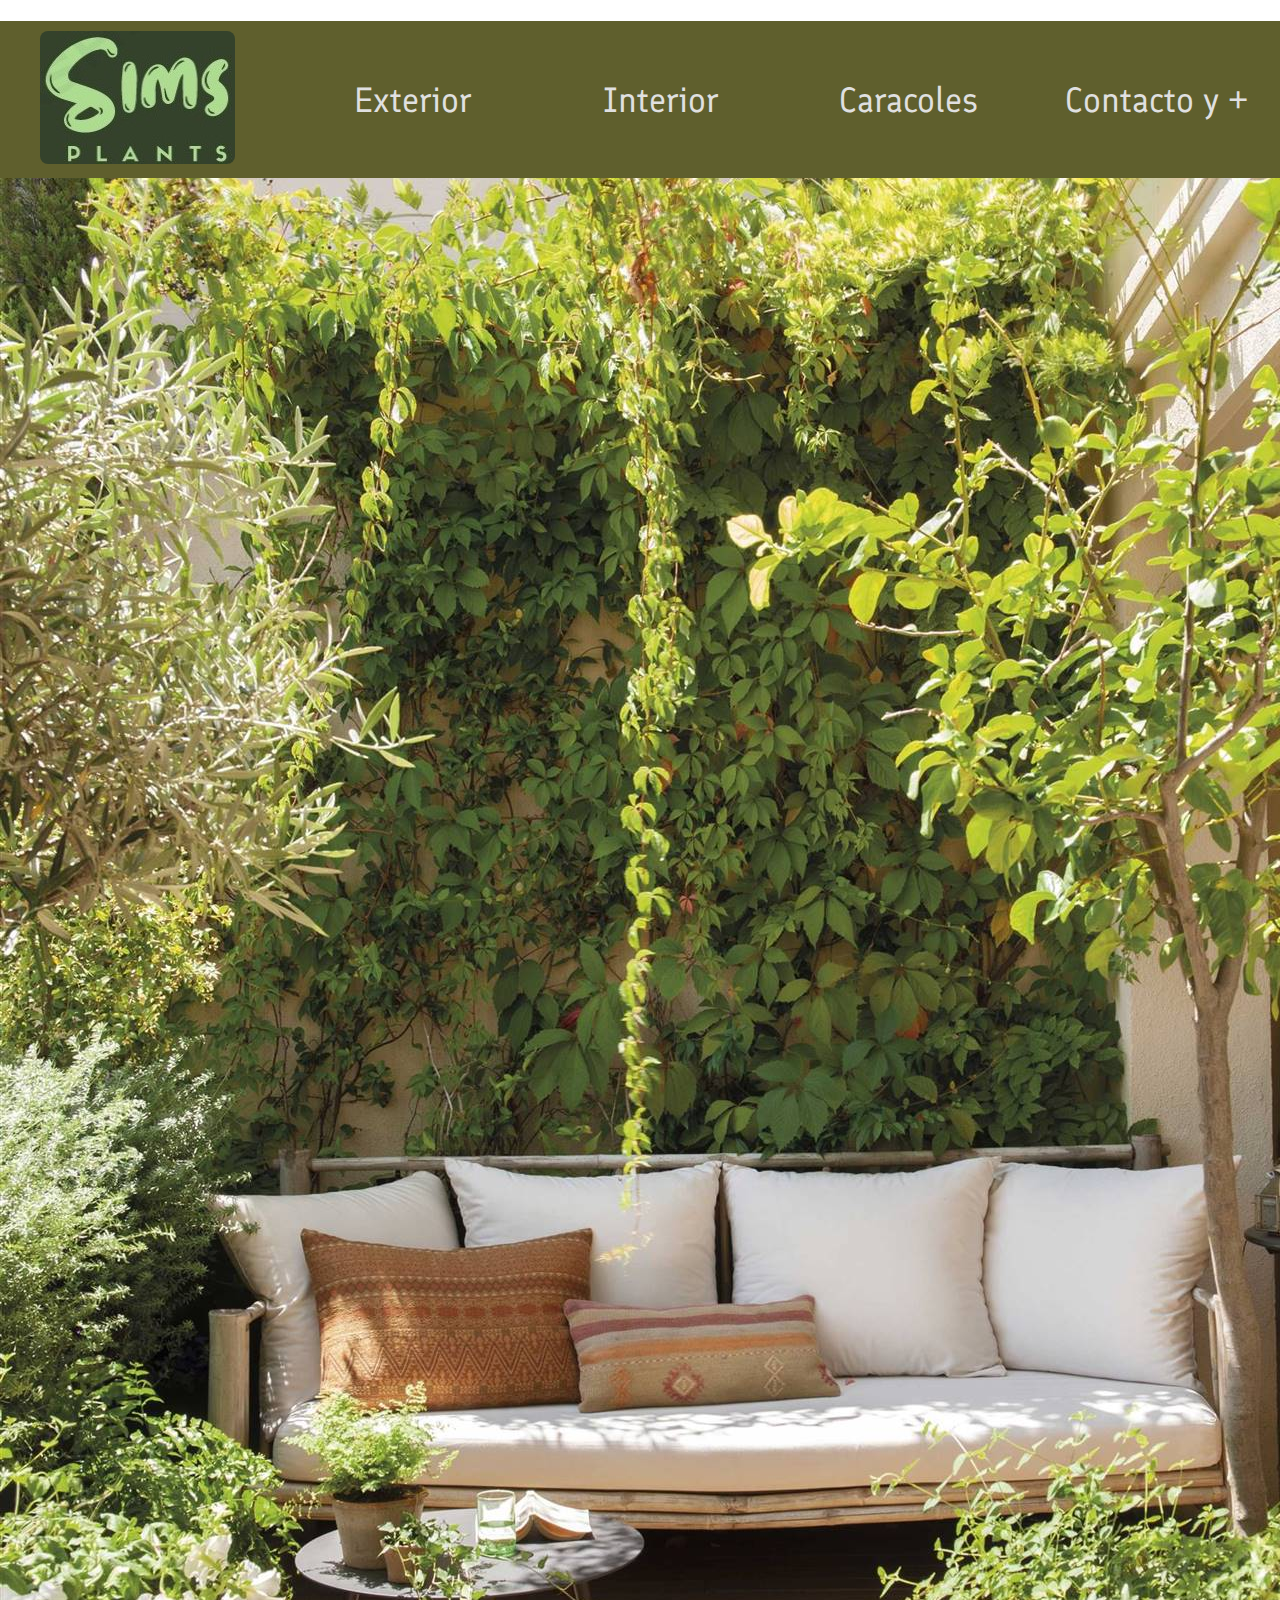
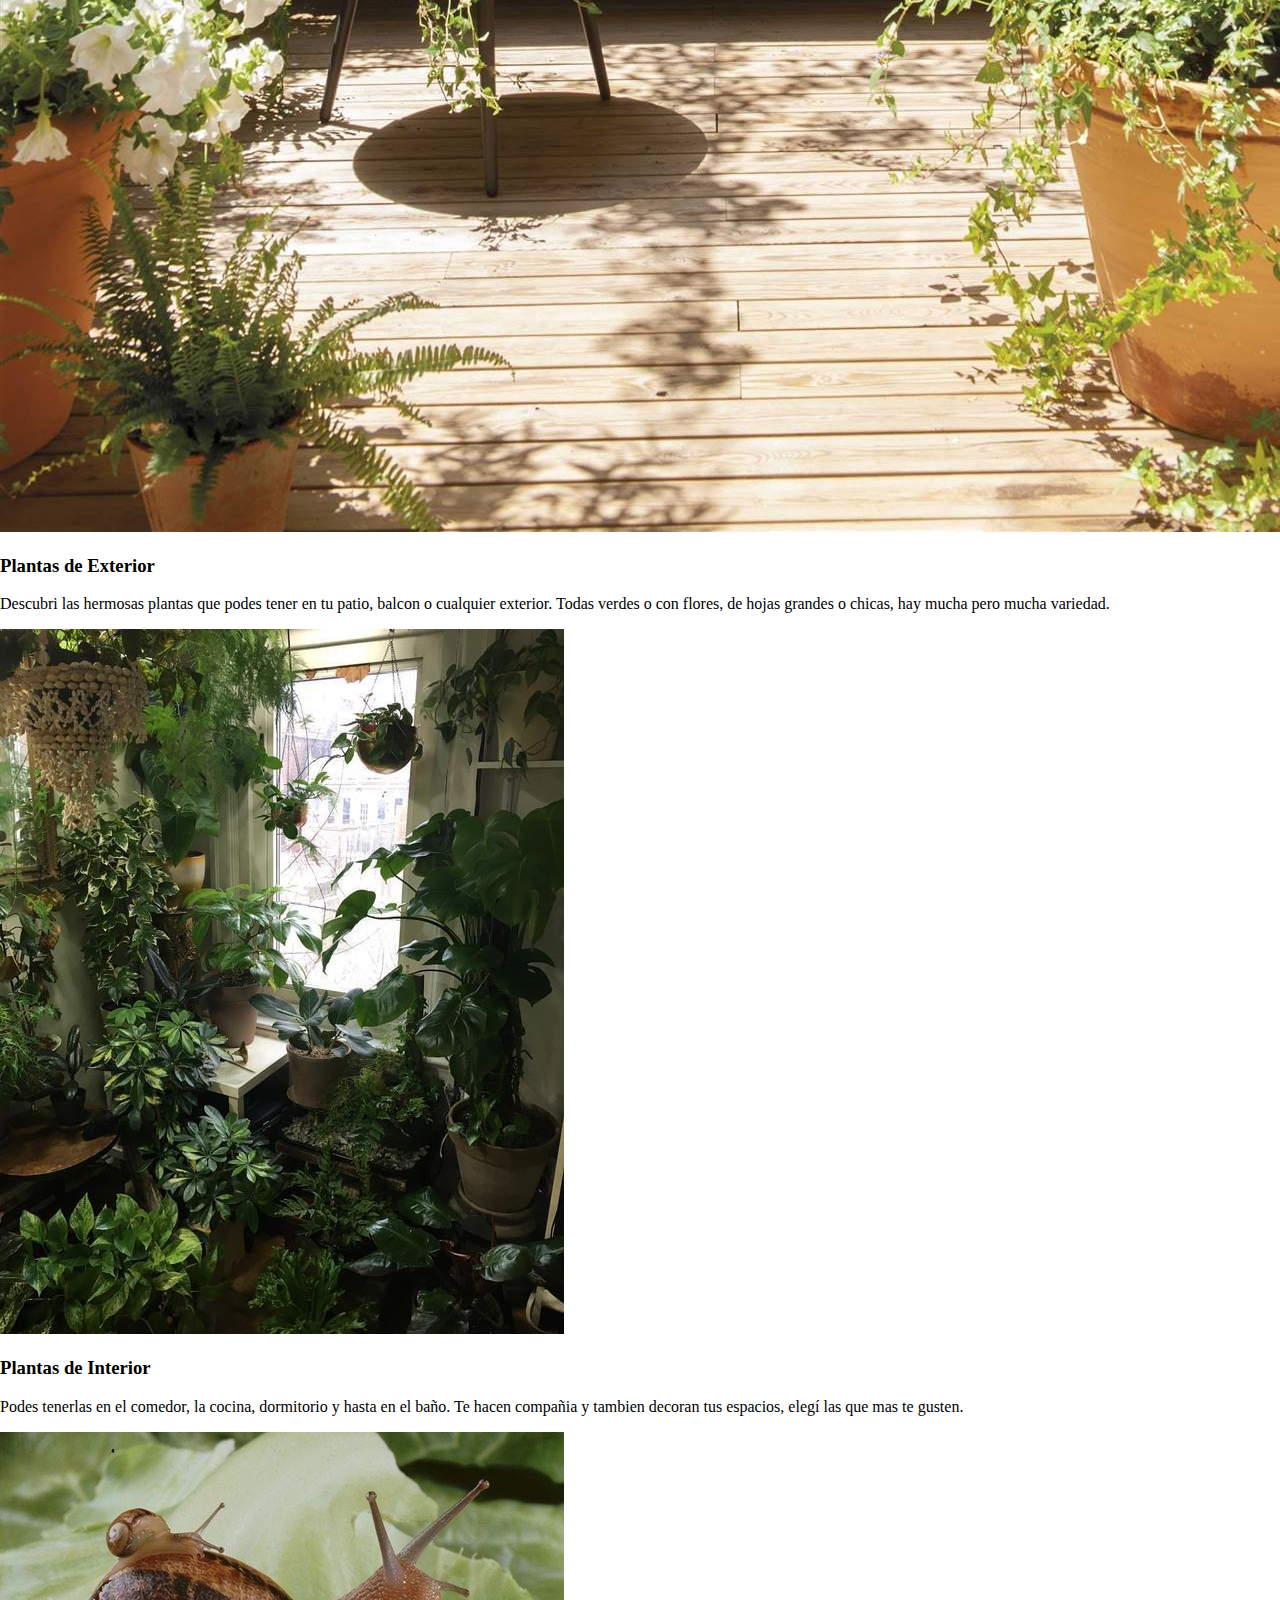
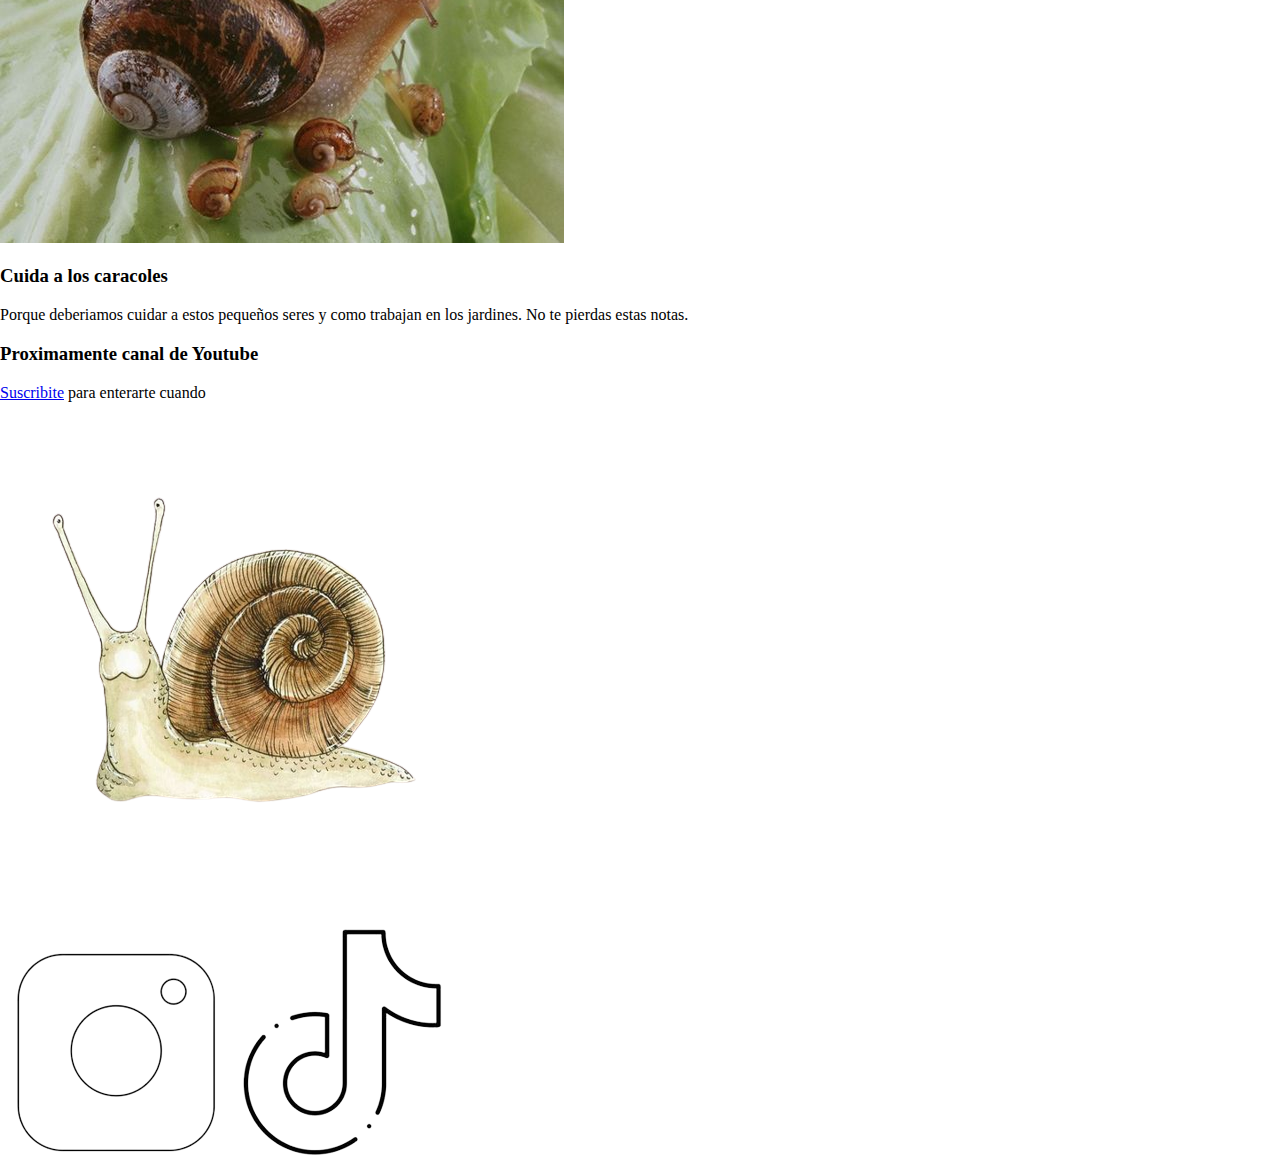
==== html/index.html @ d64f23bd "Elimine una imagen del primer section del main y la pase al bkg para dejarla fija, se desordeno todo" ====
<!DOCTYPE html>
<html lang="en">

<head>
    <meta charset="UTF-8">
    <meta http-equiv="X-UA-Compatible" content="IE=edge">
    <meta name="viewport" content="width=device-width, initial-scale=1.0">
    <title>SimsPlants</title>
    <!--Hoja de estilos CSS-->
    <link rel="stylesheet" href="/style/style.css">
    <!--Enlace de GoogleFonts-->
    <link rel="preconnect" href="https://fonts.googleapis.com">
    <link rel="preconnect" href="https://fonts.gstatic.com" crossorigin>
    <link href="https://fonts.googleapis.com/css2?family=Cormorant+Infant&family=Do+Hyeon&family=Finlandica:wght@500&display=swap" rel="stylesheet">
    
</head>

<body class="body">
    <header>
        <div class="container-header">
            <ul class="container-nav">
                <div class="logo"><li><a href="index.html"><img class="logoHeader" src="/img/Logo/logoOpcion2.jpg" alt="Logo"></a></li></div>
                <div class="link1"><li><a class="headerLinks" href="Pagina2.html">Exterior</a></li></div>
                <div class="link2"><li><a class="headerLinks" href="Pagina3.html">Interior</a></li></div>
                <div class="link3"><li><a class="headerLinks" href="Pagina4.html">Caracoles</a></li></div>
                <div class="link4"><li><a class="headerLinks" href="Pagina5.html">Contacto y +</a></li></div>
            </ul>
        </div>
    </header>

    <main>
        <section class="introduccion">
            <div><h1>Aprende a amar las plantas con nosotros</h1></div>
            <div><p>somos SimsPlants y queremos mostrar que tu espacio puede ser mas hermoso y lleno de vida con plantas al rededor, afuera o adentro van a hacer que todo sea vea mas lindo y verde. Explora la pagina para apender mas.</p></div>  
        </section>

        <section>
            <div>
              <div>
                <img src="/img/PlantaExtIndex/PlantasdeExterior.jpg" alt="Planta de Exterior">
                <h3>Plantas de Exterior</h3>
                <p>Descubri las hermosas plantas que podes tener en tu patio, balcon o cualquier exterior. Todas verdes o con flores, de hojas grandes o chicas, hay mucha pero mucha variedad.</p>
              </div>
              <div>
                <img src="/img/PlantaIntIndex/opcion2.jpg" alt="Planta de Interior">
                <h3>Plantas de Interior</h3>
                <p>Podes tenerlas en el comedor, la cocina, dormitorio y hasta en el baño. Te hacen compañia y tambien decoran tus espacios, elegí las que mas te gusten.</p>
              </div>
              <div>
                <img src="/img/Caracoles/CaracolIndex.jpg" alt="Imagen Caracol">
                <h3>Cuida a los caracoles</h3>
                <p>Porque deberiamos cuidar a estos pequeños seres y como trabajan en los jardines. No te pierdas estas notas.</p>
              </div>   
            </div>
        </section>

        <section>
            <div>
                <h3>Proximamente canal de Youtube</h3>
                <p><a href="Pagina5.html">Suscribite</a> para enterarte cuando</p>
                <img src="/img/Otros/caracolSubsIndex.png" alt="Mini caracol pegado al texto">
            </div>
        </section>
    </main>

    <footer>
        <a href="https://www.instagram.com/"><img src="/img/Otros/logoInstagram.png"></a>
        <a href="https://www.tiktok.com/es/"><img src="/img/Otros/logoTiktok.png"></a>
    </footer>

</body>

</html>
---- style/style.css ----
.body {
    margin-top: 0%;
    margin-left: 0%;
    background-image:url(/img/Otros/fondoDelHeader.png);
    background-repeat:no-repeat;
    background-position:right;
    background-attachment:fixed;
    
}
/* clases del Header */
.container-header {
    background-color: #5F5F2D; 
    position: fixed;
    width: 100%; 
}
.container-nav {
    display: grid;
    grid-template-columns: repeat(5, 1fr);
    grid-template-rows: repeat(3, 1fr);
    list-style-type: none;
    margin: 0; 
    
}
/*grid*/
.logo {
    grid-area: 1 / 1 / 4 / 2;
    margin-top: 10px;
    margin-bottom: 10px;
}

.link1 {
    grid-area: 2 / 2 / 3 /3;
    align-self: center;
    justify-self: center;
    
    
}

.link2 {
    grid-area: 2 / 3 / 3 / 4;
    align-self: center;
    justify-self: center;
}

.link3 {
    grid-area: -3 / -3 / -2 / -2;
    align-self: center;
    justify-self: center;
}

.link4 {
    grid-area: -3/ -2 / -2 / -1;
    align-self: center;
    justify-self: center;
}
/* Fin Grid */
.logoHeader {
    border-radius: 8px;
}
.headerLinks {
    font-family: 'Finlandica', sans-serif;
    text-decoration: none;
    color: #E0E0E0;
    font-size: 35px;
}
.headerLinks:hover {
    text-decoration: underline;
    font-size: 40px;
}
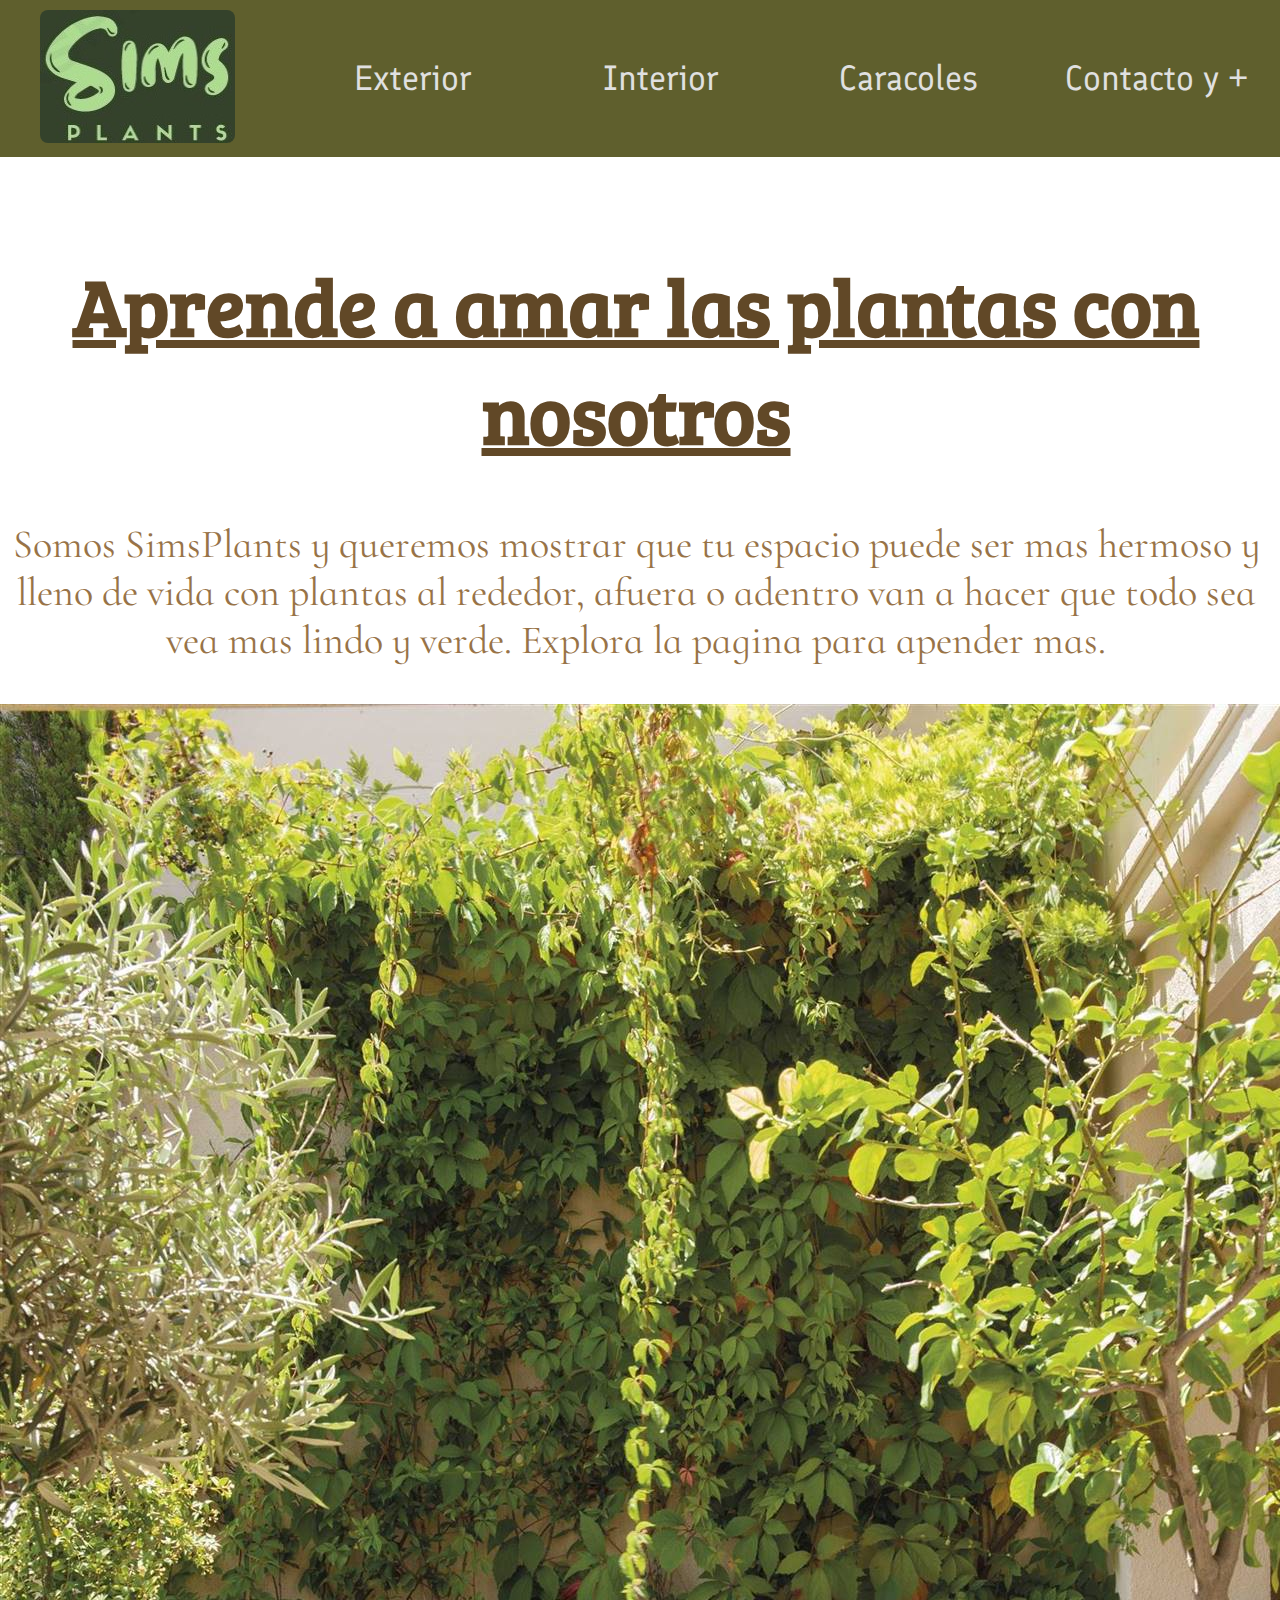
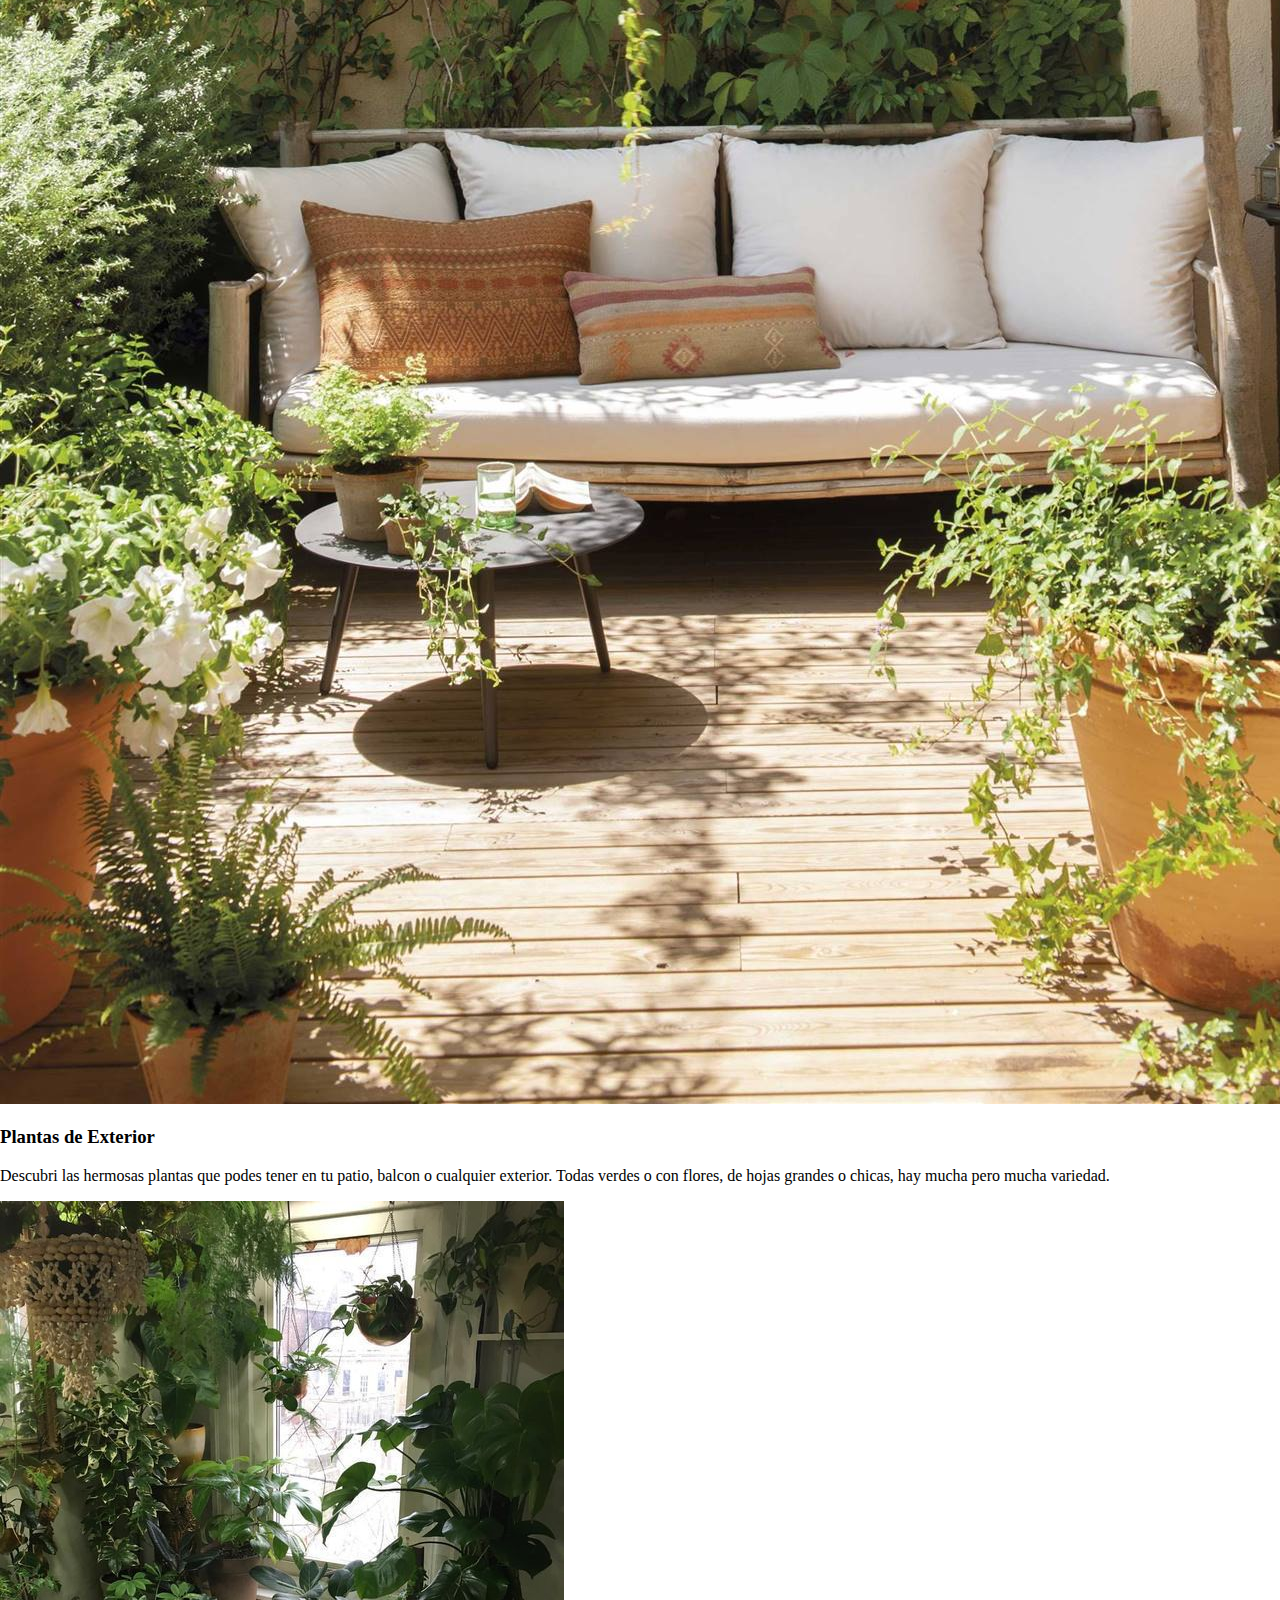
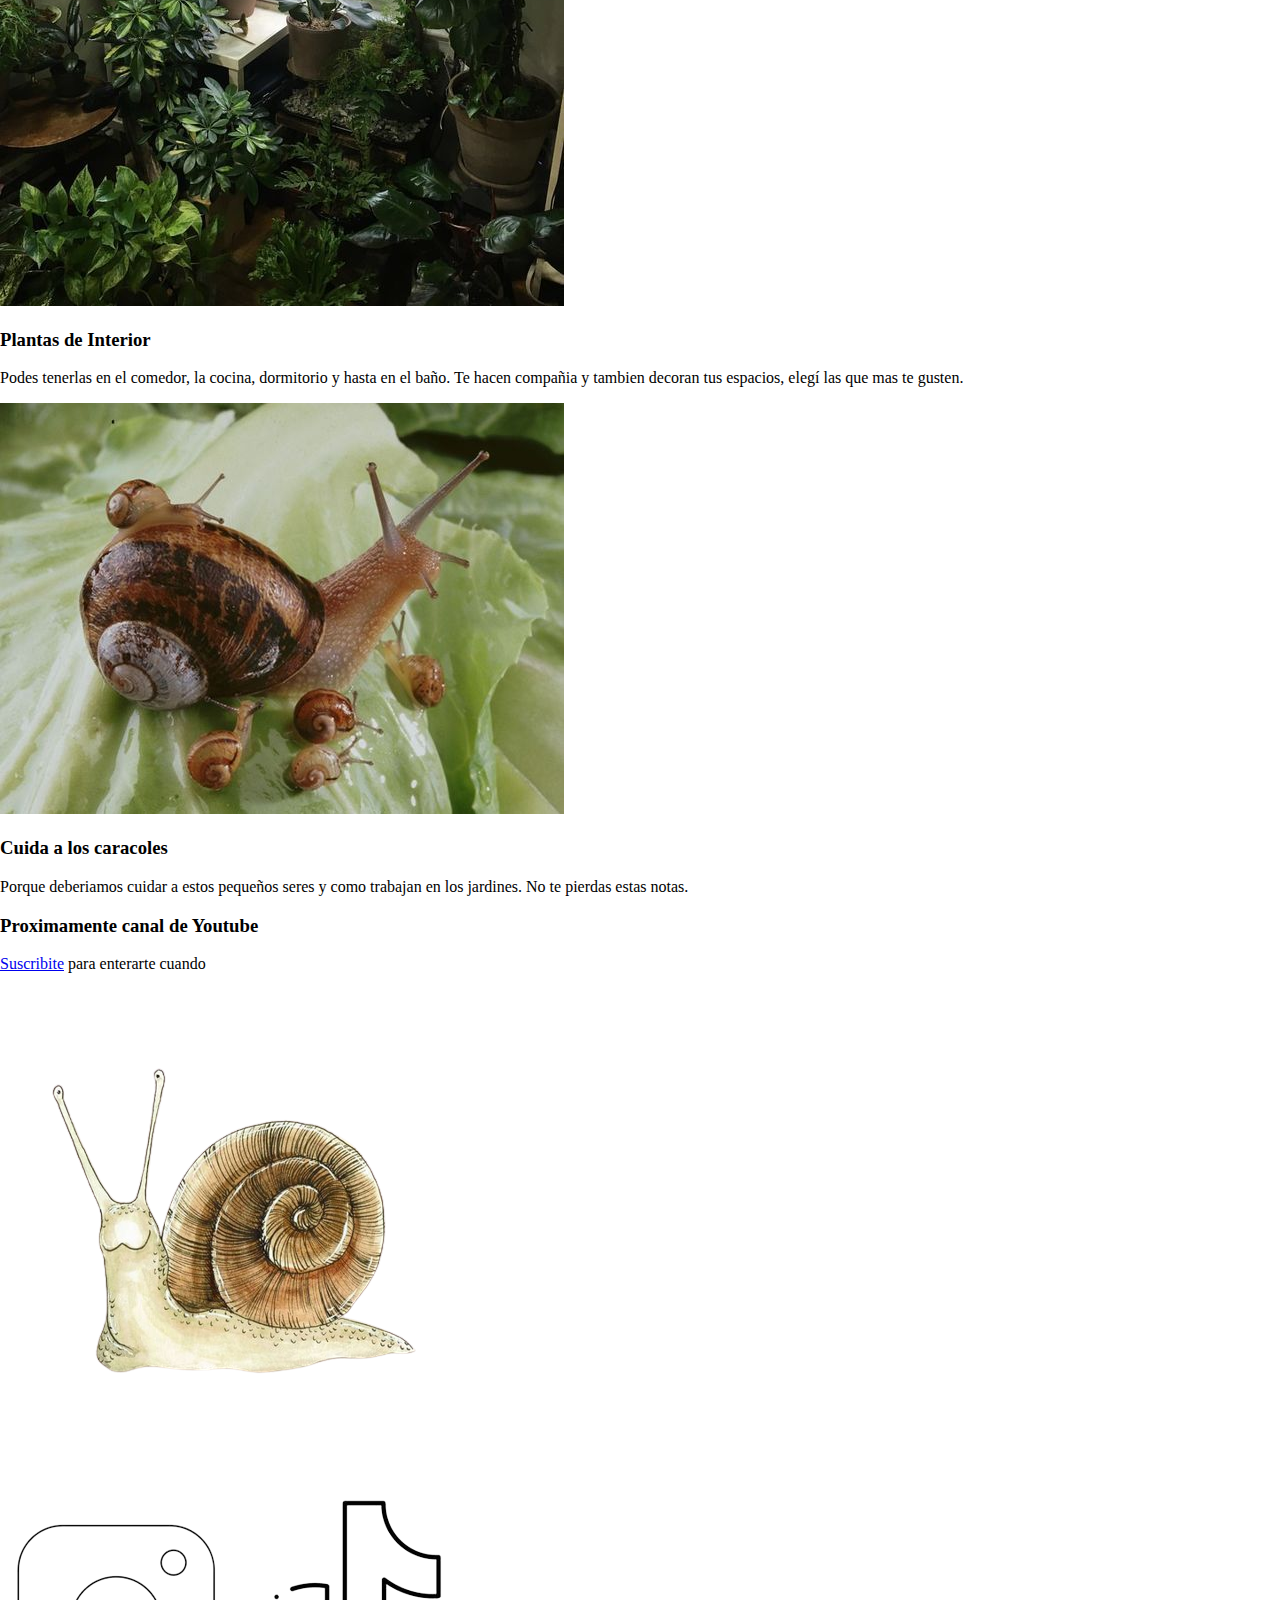
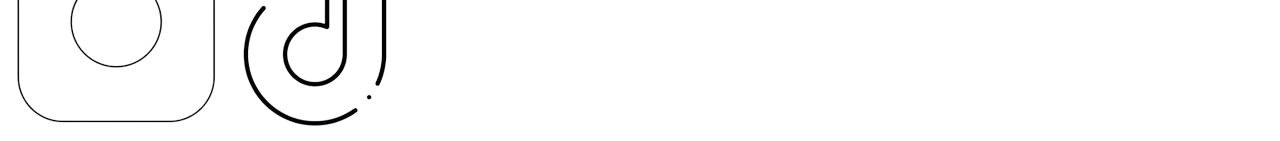
==== commit 0519346e: "Termine de posicionar bien el header y acomode la imagen del bkg para que quede fija" ====
--- a/html/index.html
+++ b/html/index.html
@@ -11,7 +11,8 @@
     <!--Enlace de GoogleFonts-->
     <link rel="preconnect" href="https://fonts.googleapis.com">
     <link rel="preconnect" href="https://fonts.gstatic.com" crossorigin>
-    <link href="https://fonts.googleapis.com/css2?family=Cormorant+Infant&family=Do+Hyeon&family=Finlandica:wght@500&display=swap" rel="stylesheet">
+    <link href="https://fonts.googleapis.com/css2?family=Bree+Serif&family=Cormorant+Infant&family=Do+Hyeon&family=Finlandica:wght@500&display=swap" rel="stylesheet">
+    
     
 </head>
 
@@ -30,8 +31,8 @@
 
     <main>
         <section class="introduccion">
-            <div><h1>Aprende a amar las plantas con nosotros</h1></div>
-            <div><p>somos SimsPlants y queremos mostrar que tu espacio puede ser mas hermoso y lleno de vida con plantas al rededor, afuera o adentro van a hacer que todo sea vea mas lindo y verde. Explora la pagina para apender mas.</p></div>  
+            <div class="h1"><h1>Aprende a amar las plantas con nosotros</h1></div>
+            <div class="p-titulo"><p>Somos SimsPlants y queremos mostrar que tu espacio puede ser mas hermoso y lleno de vida con plantas al rededor, afuera o adentro van a hacer que todo sea vea mas lindo y verde. Explora la pagina para apender mas.</p></div>  
         </section>
 
         <section>
--- a/style/style.css
+++ b/style/style.css
@@ -1,16 +1,17 @@
 .body {
     margin-top: 0%;
     margin-left: 0%;
-    background-image:url(/img/Otros/fondoDelHeader.png);
+    background-image:url(/img/Otros/FondodelHeader.png);
     background-repeat:no-repeat;
-    background-position:right;
+    background-position: right 155px;
     background-attachment:fixed;
     
 }
 /* clases del Header */
 .container-header {
-    background-color: #5F5F2D; 
+    background-color: #5F5F2D;
     position: fixed;
+    top: 0;
     width: 100%; 
 }
 .container-nav {
@@ -31,9 +32,7 @@
 .link1 {
     grid-area: 2 / 2 / 3 /3;
     align-self: center;
-    justify-self: center;
-    
-    
+    justify-self: center;  
 }
 
 .link2 {
@@ -67,3 +66,20 @@
     text-decoration: underline;
     font-size: 40px;
 }
+
+/* clases del Main */
+.h1 {
+    font-family: 'Bree Serif', serif;
+    font-size: 40px;
+    text-decoration: underline;
+    color: #614827;
+}
+.p-titulo {
+    font-family: 'Cormorant Infant', serif;
+    font-size: 40px;
+    color: #987347;
+}
+.introduccion {
+    margin-top: 250px;
+    text-align: center;
+}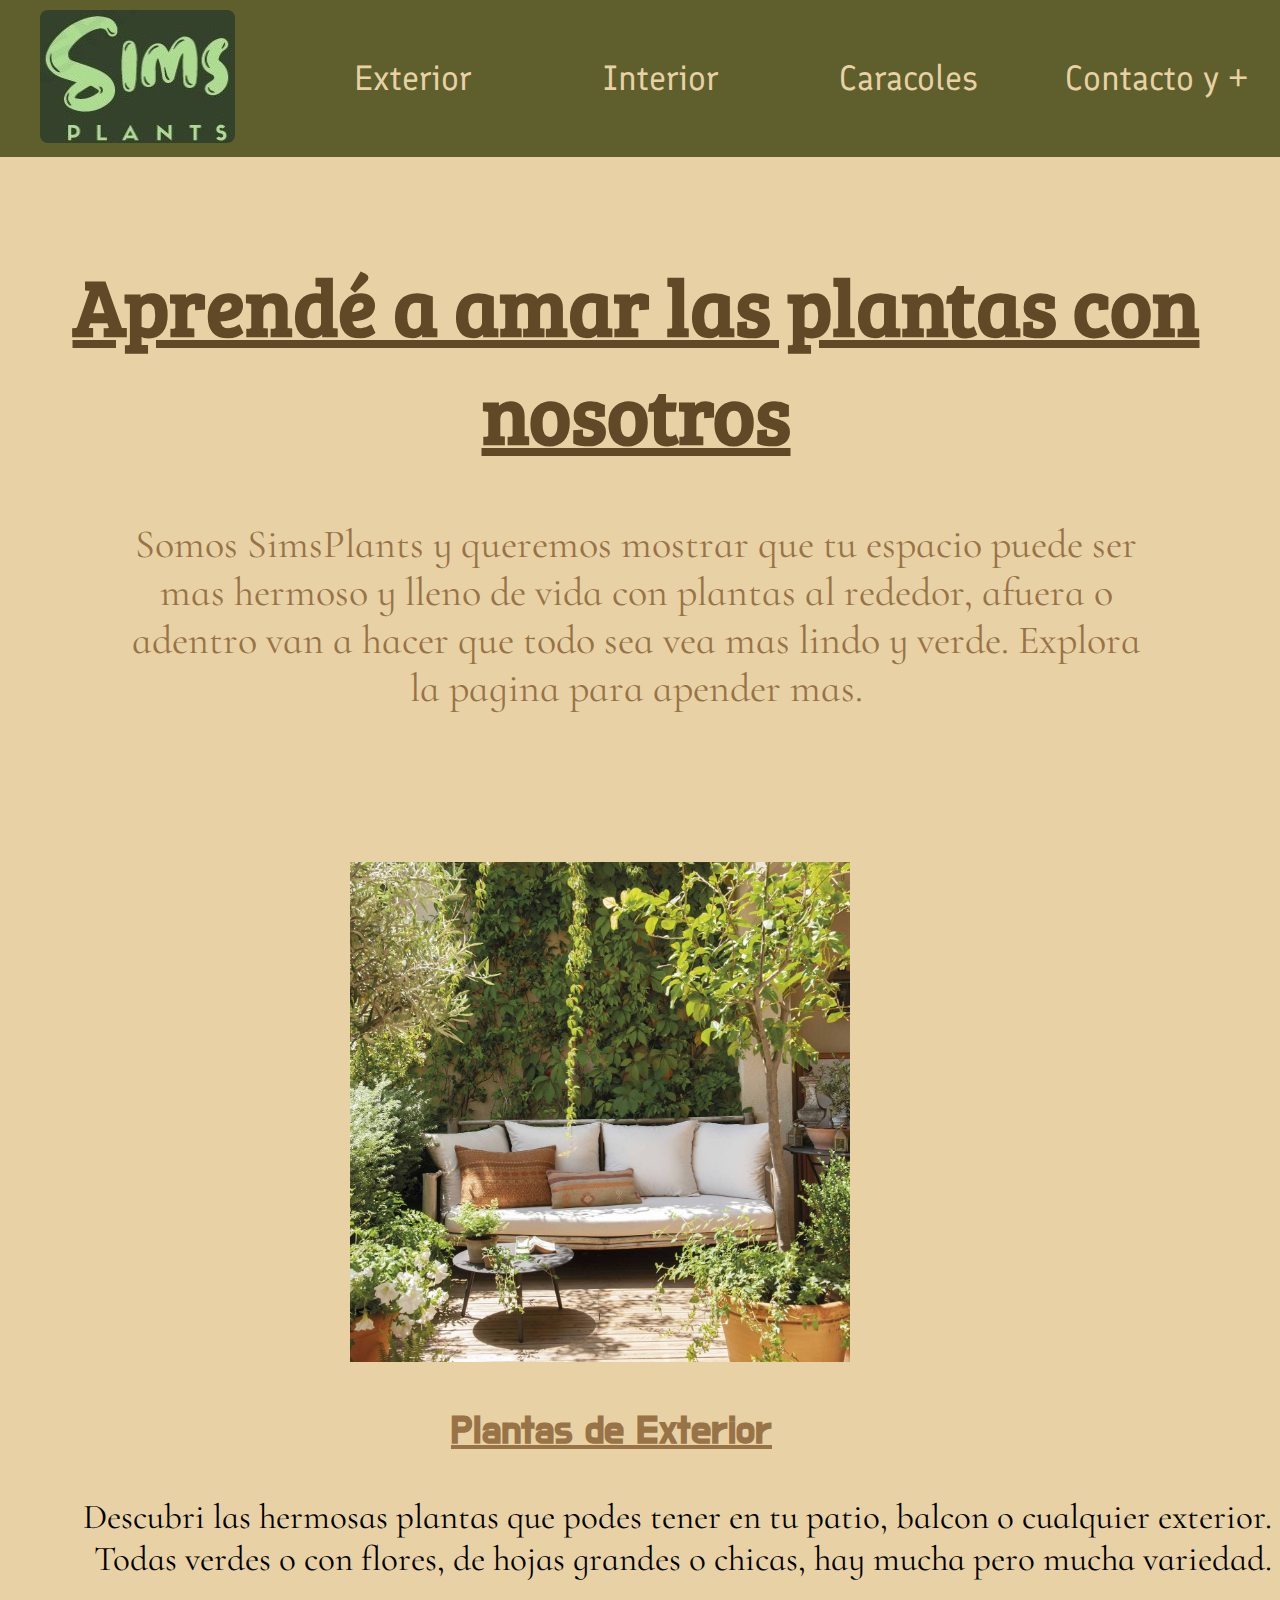
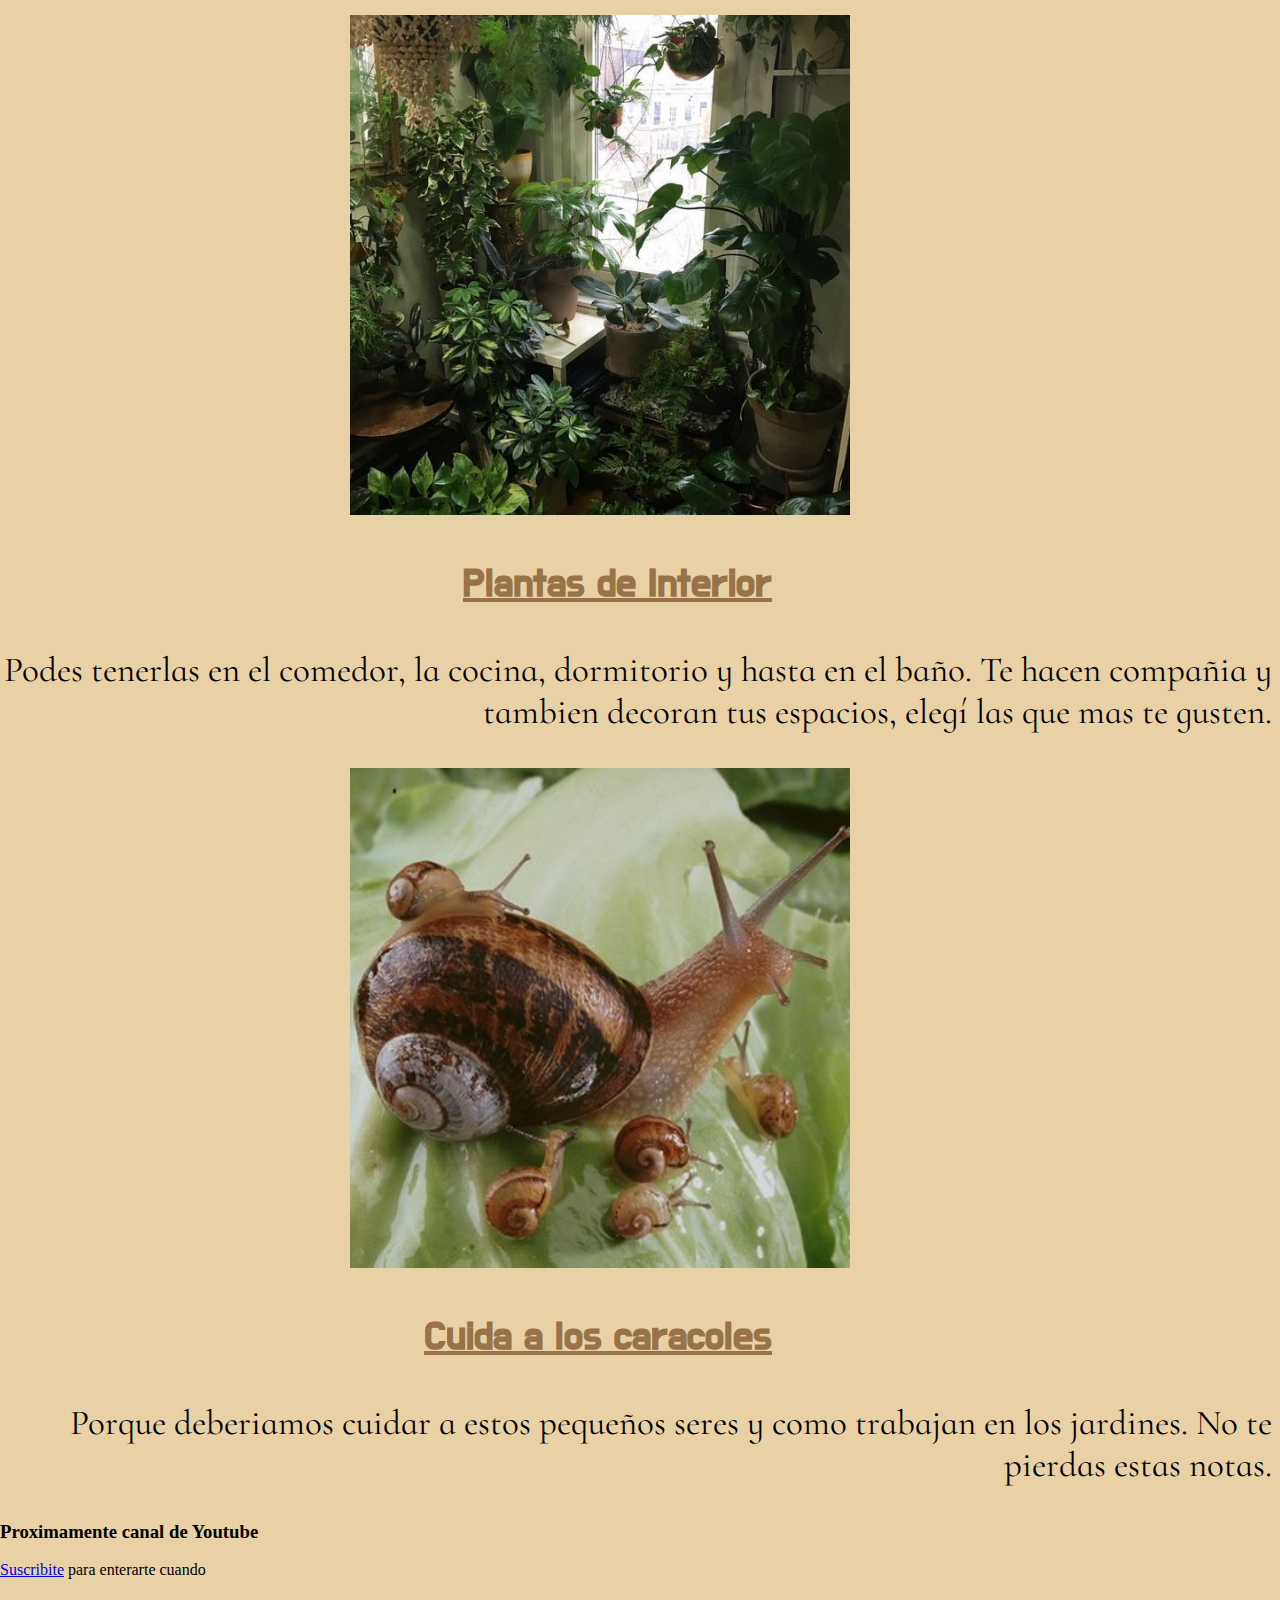
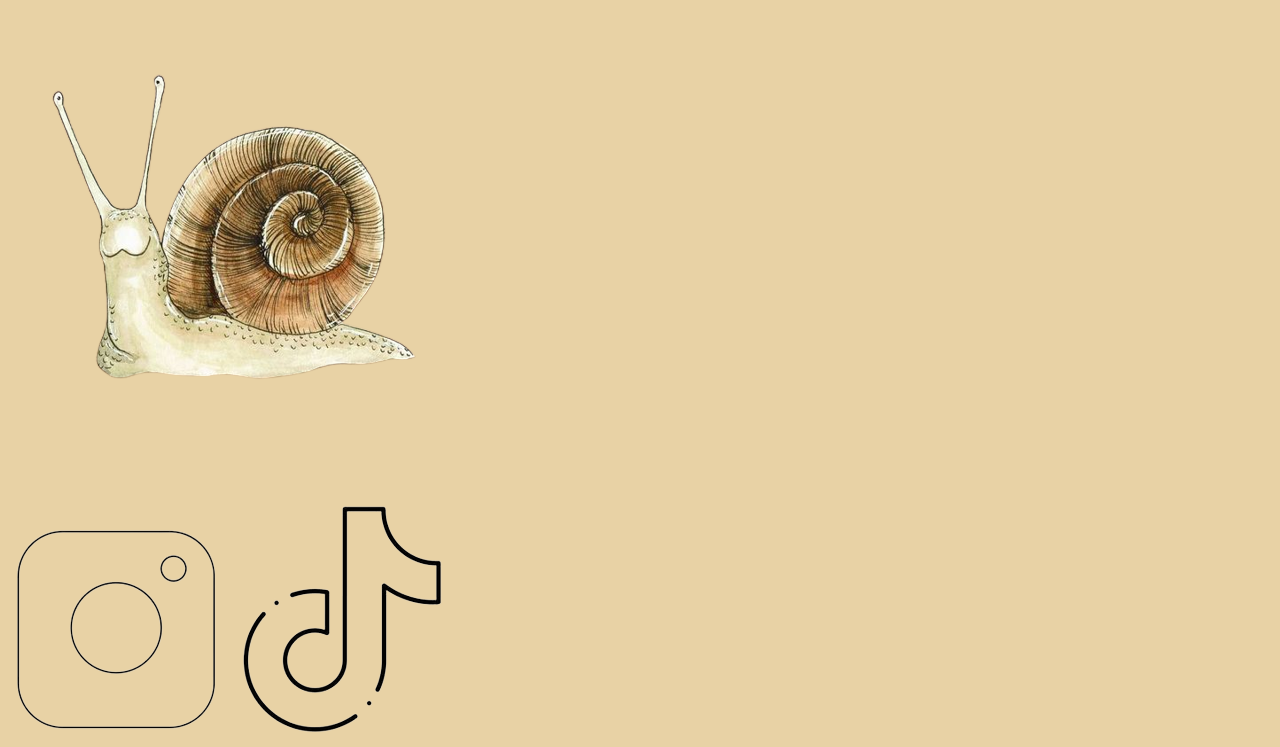
==== commit 8000470e: "la verdad no se de que es este commit, cambio de colores y fuentes y arreglo de tamaño de img e inte" ====
--- a/html/index.html
+++ b/html/index.html
@@ -30,27 +30,29 @@
     </header>
 
     <main>
-        <section class="introduccion">
-            <div class="h1"><h1>Aprende a amar las plantas con nosotros</h1></div>
+        <section class="section1">
+            <div class="h1"><h1>Aprendé a amar las plantas con nosotros</h1></div>
             <div class="p-titulo"><p>Somos SimsPlants y queremos mostrar que tu espacio puede ser mas hermoso y lleno de vida con plantas al rededor, afuera o adentro van a hacer que todo sea vea mas lindo y verde. Explora la pagina para apender mas.</p></div>  
         </section>
 
         <section>
             <div>
               <div>
-                <img src="/img/PlantaExtIndex/PlantasdeExterior.jpg" alt="Planta de Exterior">
-                <h3>Plantas de Exterior</h3>
-                <p>Descubri las hermosas plantas que podes tener en tu patio, balcon o cualquier exterior. Todas verdes o con flores, de hojas grandes o chicas, hay mucha pero mucha variedad.</p>
+                <img class="img-s2" src="/img/PlantaExtIndex/PlantasdeExterior.jpg" alt="Planta de Exterior">
+                <div class="nose">
+                    <h3 class="h3">Plantas de Exterior</h3>
+                    <p class="p">Descubri las hermosas plantas que podes tener en tu patio, balcon o cualquier exterior. Todas verdes o con flores, de hojas grandes o chicas, hay mucha pero mucha variedad.</p>
+                </div>
               </div>
               <div>
-                <img src="/img/PlantaIntIndex/opcion2.jpg" alt="Planta de Interior">
-                <h3>Plantas de Interior</h3>
-                <p>Podes tenerlas en el comedor, la cocina, dormitorio y hasta en el baño. Te hacen compañia y tambien decoran tus espacios, elegí las que mas te gusten.</p>
+                <img class="img-s2" src="/img/PlantaIntIndex/opcion2.jpg" alt="Planta de Interior">
+                <h3 class="h3">Plantas de Interior</h3>
+                <p class="p">Podes tenerlas en el comedor, la cocina, dormitorio y hasta en el baño. Te hacen compañia y tambien decoran tus espacios, elegí las que mas te gusten.</p>
               </div>
               <div>
-                <img src="/img/Caracoles/CaracolIndex.jpg" alt="Imagen Caracol">
-                <h3>Cuida a los caracoles</h3>
-                <p>Porque deberiamos cuidar a estos pequeños seres y como trabajan en los jardines. No te pierdas estas notas.</p>
+                <img class="img-s2" src="/img/Caracoles/CaracolIndex.jpg" alt="Imagen Caracol">
+                <h3 class="h3">Cuida a los caracoles</h3>
+                <p class="p">Porque deberiamos cuidar a estos pequeños seres y como trabajan en los jardines. No te pierdas estas notas.</p>
               </div>   
             </div>
         </section>
--- a/style/style.css
+++ b/style/style.css
@@ -1,6 +1,7 @@
 .body {
     margin-top: 0%;
     margin-left: 0%;
+    background-color:#E8D2A5;
     background-image:url(/img/Otros/FondodelHeader.png);
     background-repeat:no-repeat;
     background-position: right 155px;
@@ -59,15 +60,18 @@
 .headerLinks {
     font-family: 'Finlandica', sans-serif;
     text-decoration: none;
-    color: #E0E0E0;
+    color: #E8D2A5;
     font-size: 35px;
 }
 .headerLinks:hover {
     text-decoration: underline;
+    color: #e0e0e0;
     font-size: 40px;
 }
 
 /* clases del Main */
+
+/*section 1*/
 .h1 {
     font-family: 'Bree Serif', serif;
     font-size: 40px;
@@ -77,9 +81,36 @@
 .p-titulo {
     font-family: 'Cormorant Infant', serif;
     font-size: 40px;
-    color: #987347;
+    margin-left: 120px;
+    margin-right: 120px;
+    margin-bottom: 150px;
+    color: #987347;  
 }
-.introduccion {
+.section1 {
     margin-top: 250px;
     text-align: center;
-}+}
+
+/*section 2*/
+.img-s2 {
+    margin-left: 350px;
+    height: 500px;
+    width: 500px;
+    object-fit: cover;
+ 
+}
+
+.h3 {
+    font-family: 'Do Hyeon', sans-serif;
+    color: #987347;
+    text-decoration: underline;
+    text-align: end;
+    font-size: 40px;
+   
+    margin-right: 500px;
+}
+.p {
+    font-family: 'Cormorant Infant', serif;
+    font-size: 35px;
+    text-align: end;
+}
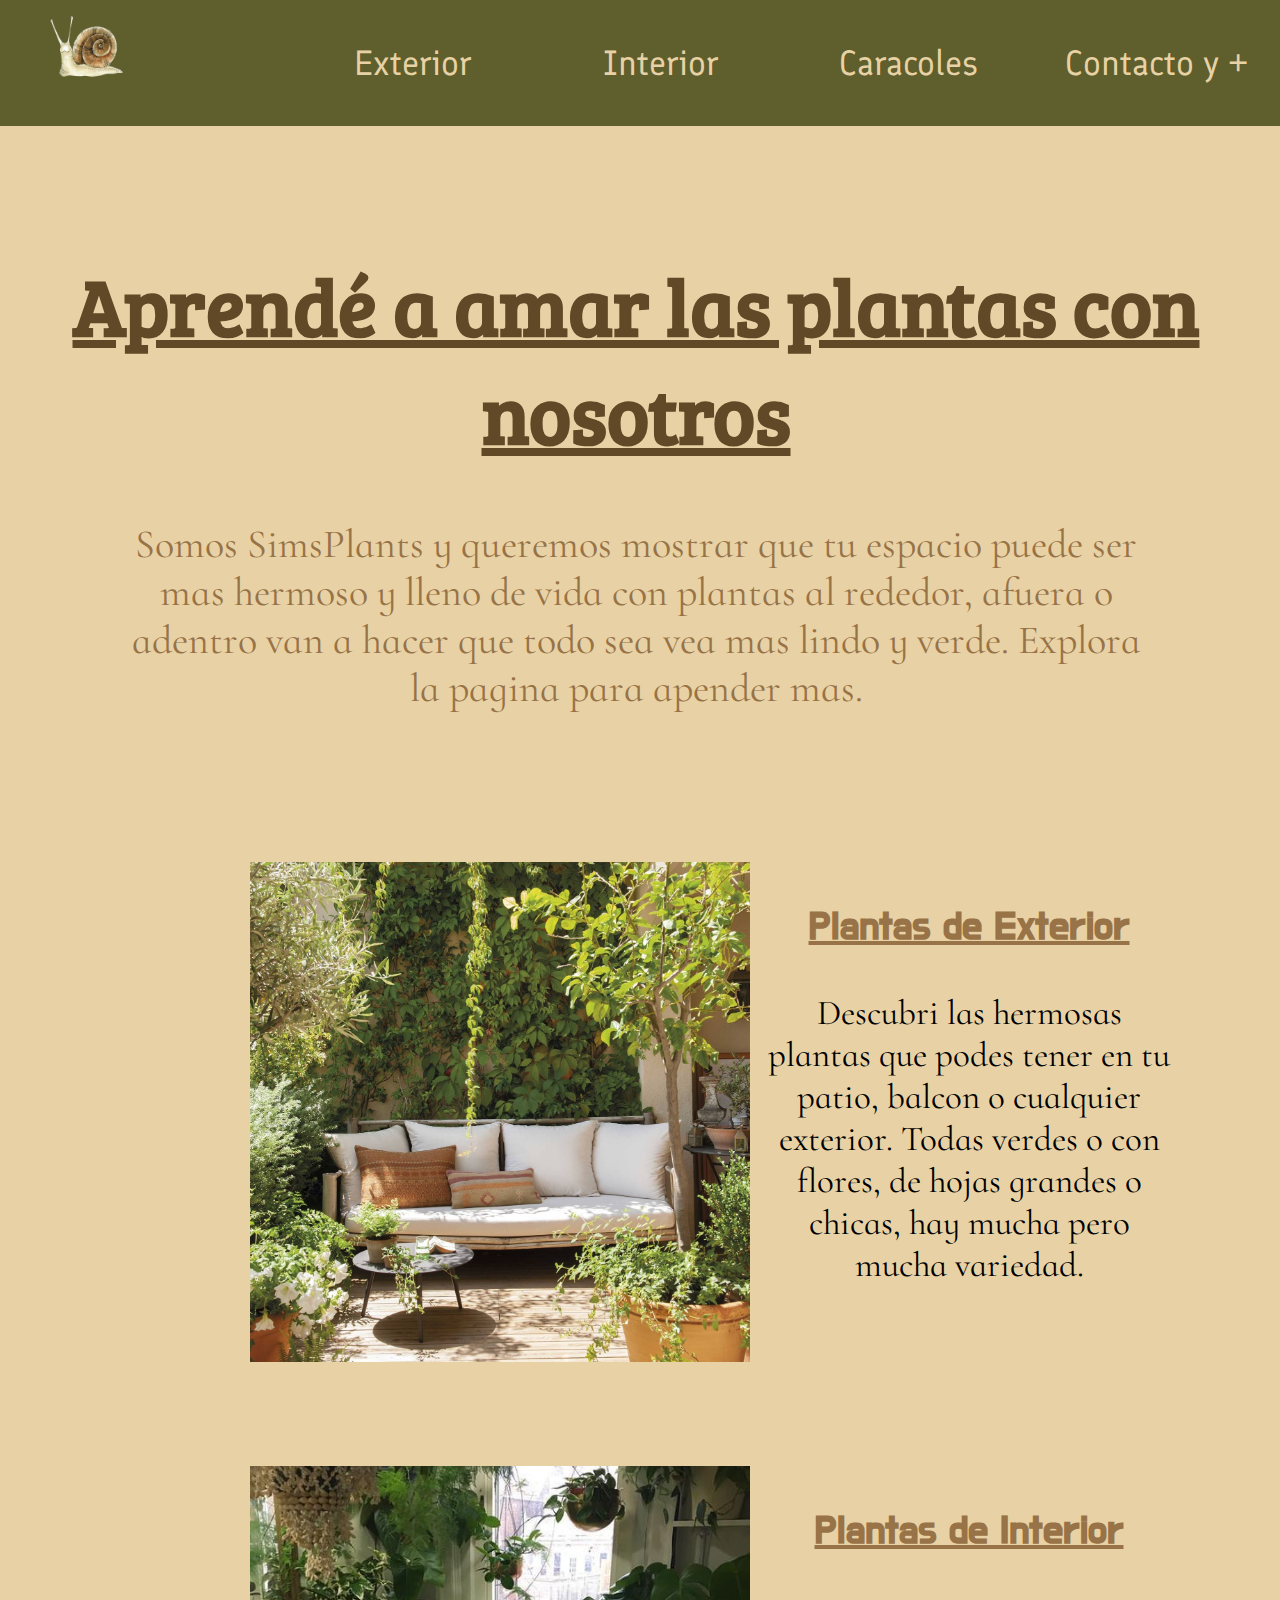
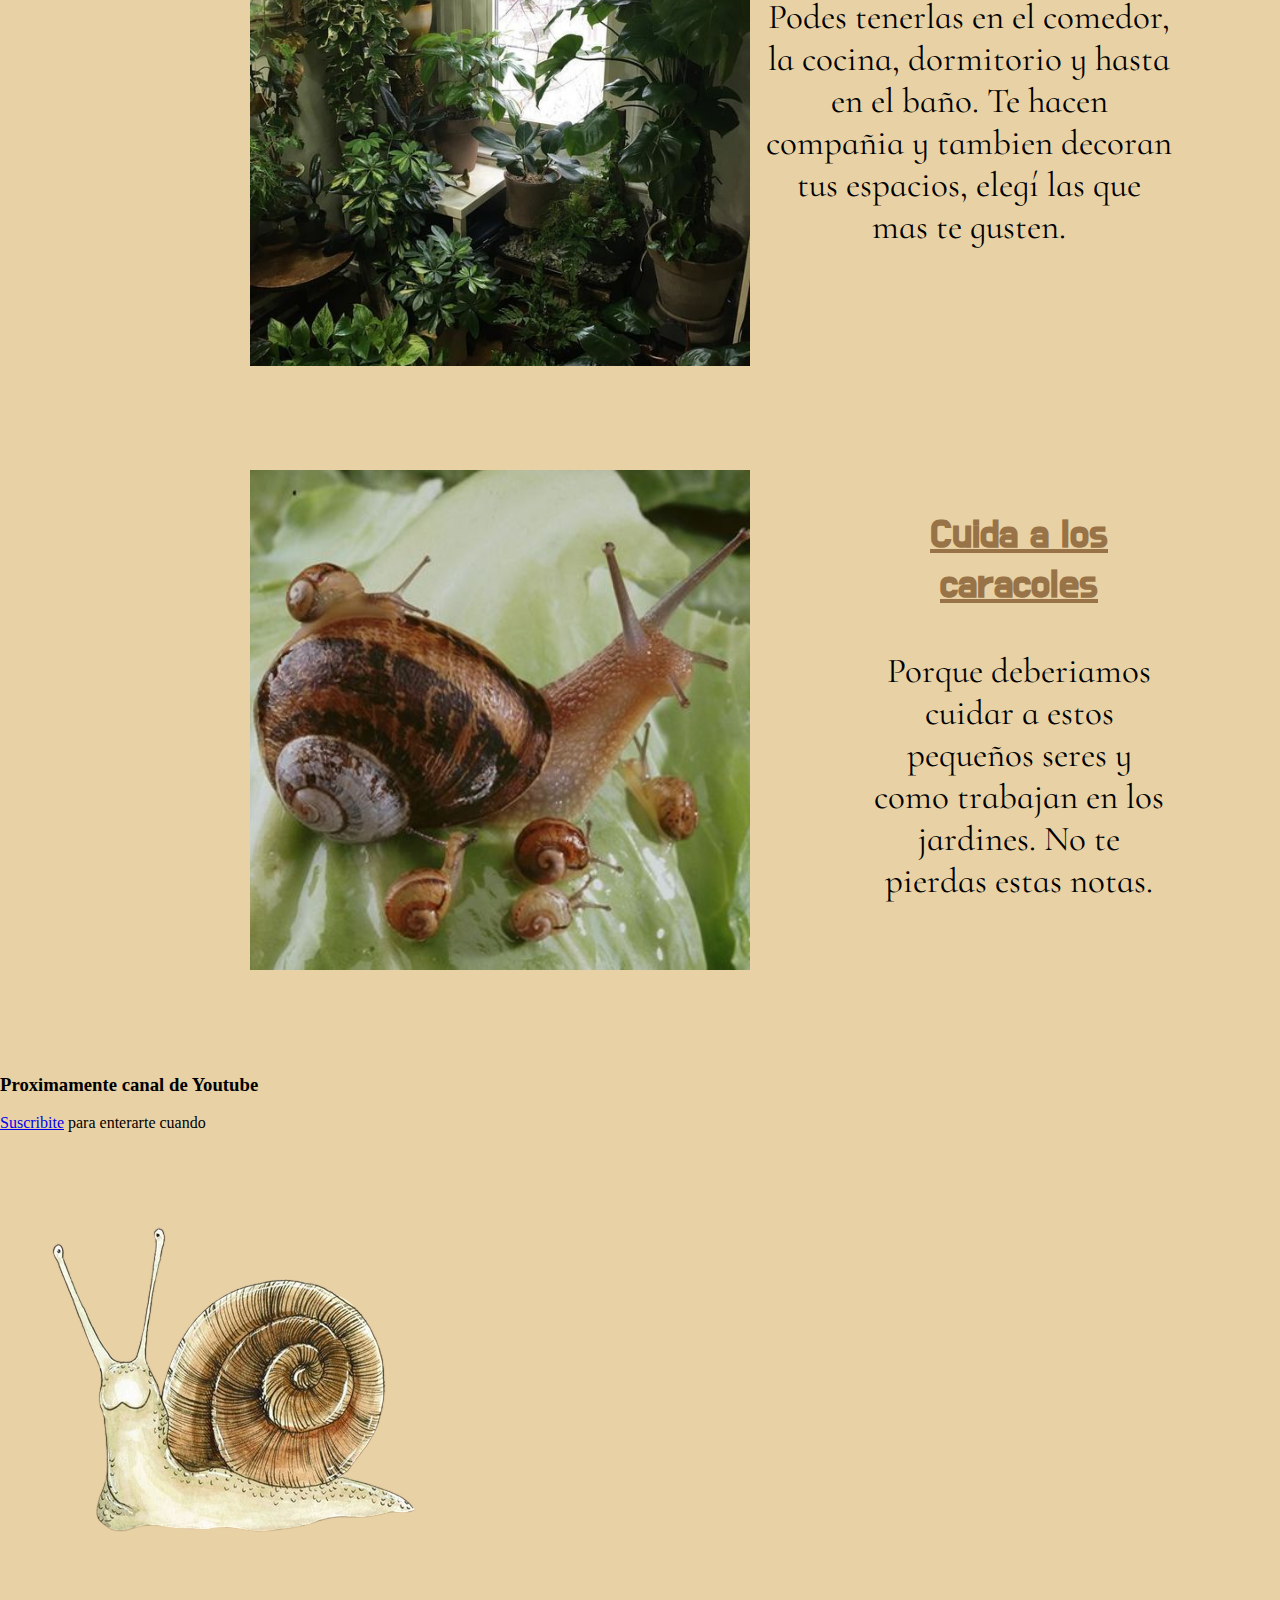
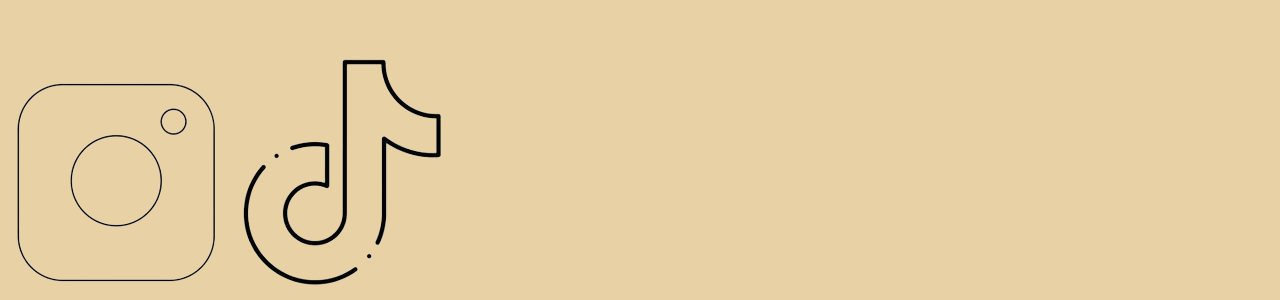
==== commit dea50962: "Agregue flex a la seccion mas grande del index, edite un poco mas el css de esa misma y estoy tratan" ====
--- a/html/index.html
+++ b/html/index.html
@@ -20,7 +20,7 @@
     <header>
         <div class="container-header">
             <ul class="container-nav">
-                <div class="logo"><li><a href="index.html"><img class="logoHeader" src="/img/Logo/logoOpcion2.jpg" alt="Logo"></a></li></div>
+                <div class="logo"><li><a href="index.html"><img class="logoHeader" src="/img/Otros/caracolSubsIndex.png" alt="Logo"></a></li></div>
                 <div class="link1"><li><a class="headerLinks" href="Pagina2.html">Exterior</a></li></div>
                 <div class="link2"><li><a class="headerLinks" href="Pagina3.html">Interior</a></li></div>
                 <div class="link3"><li><a class="headerLinks" href="Pagina4.html">Caracoles</a></li></div>
@@ -36,24 +36,28 @@
         </section>
 
         <section>
-            <div>
-              <div>
-                <img class="img-s2" src="/img/PlantaExtIndex/PlantasdeExterior.jpg" alt="Planta de Exterior">
-                <div class="nose">
+            <div class="container-1">
+                <div class="item-1-imgExt"><img class="img-s2" src="/img/PlantaExtIndex/PlantasdeExterior.jpg" alt="Planta de Exterior"></div>
+                <div class="item-1-textoExt">
                     <h3 class="h3">Plantas de Exterior</h3>
                     <p class="p">Descubri las hermosas plantas que podes tener en tu patio, balcon o cualquier exterior. Todas verdes o con flores, de hojas grandes o chicas, hay mucha pero mucha variedad.</p>
                 </div>
-              </div>
-              <div>
-                <img class="img-s2" src="/img/PlantaIntIndex/opcion2.jpg" alt="Planta de Interior">
-                <h3 class="h3">Plantas de Interior</h3>
-                <p class="p">Podes tenerlas en el comedor, la cocina, dormitorio y hasta en el baño. Te hacen compañia y tambien decoran tus espacios, elegí las que mas te gusten.</p>
-              </div>
-              <div>
-                <img class="img-s2" src="/img/Caracoles/CaracolIndex.jpg" alt="Imagen Caracol">
-                <h3 class="h3">Cuida a los caracoles</h3>
-                <p class="p">Porque deberiamos cuidar a estos pequeños seres y como trabajan en los jardines. No te pierdas estas notas.</p>
-              </div>   
+            </div>
+
+            <div class="container-2">
+                <div class="item-2-imgInt"><img class="img-s2" src="/img/PlantaIntIndex/opcion2.jpg" alt="Planta de Interior"></div>
+                <div class="item-2-textoInt">
+                    <h3 class="h3">Plantas de Interior</h3>
+                    <p class="p">Podes tenerlas en el comedor, la cocina, dormitorio y hasta en el baño. Te hacen compañia y tambien decoran tus espacios, elegí las que mas te gusten.</p>
+                </div>
+            </div>
+
+            <div class="container-3">
+                <div class="item-3-imgCar"><img class="img-s2" src="/img/Caracoles/CaracolIndex.jpg" alt="Imagen Caracol"></div>
+                <div class="item-3-imgCar">
+                    <h3 class="h3">Cuida a los caracoles</h3>
+                    <p class="p">Porque deberiamos cuidar a estos pequeños seres y como trabajan en los jardines. No te pierdas estas notas.</p>
+                </div>
             </div>
         </section>
 
--- a/style/style.css
+++ b/style/style.css
@@ -26,8 +26,6 @@
 /*grid*/
 .logo {
     grid-area: 1 / 1 / 4 / 2;
-    margin-top: 10px;
-    margin-bottom: 10px;
 }
 
 .link1 {
@@ -54,8 +52,10 @@
     justify-self: center;
 }
 /* Fin Grid */
-.logoHeader {
-    border-radius: 8px;
+img.logoHeader {
+    width: 100px;
+    height: 100px;
+    
 }
 .headerLinks {
     font-family: 'Finlandica', sans-serif;
@@ -93,24 +93,68 @@
 
 /*section 2*/
 .img-s2 {
-    margin-left: 350px;
+    margin-left: 250px;
+    
     height: 500px;
     width: 500px;
     object-fit: cover;
- 
 }
 
 .h3 {
     font-family: 'Do Hyeon', sans-serif;
     color: #987347;
     text-decoration: underline;
-    text-align: end;
+    text-align: center;
     font-size: 40px;
-   
-    margin-right: 500px;
 }
 .p {
     font-family: 'Cormorant Infant', serif;
     font-size: 35px;
-    text-align: end;
+    text-align: center;
+    margin-right: 0px;
 }
+
+/*section 2 Flex*/
+.container-1 {
+    display: flex;
+    justify-content: space-around;
+    gap: 1em;
+    margin-bottom: 100px;
+}
+.item-1-imgExt{
+    align-items: center;
+}
+.item-1-textoExt{
+    margin-right: 100px;
+    align-items: flex-start;
+}
+
+
+.container-2 {
+    display: flex;
+    justify-content: space-around;
+    gap: 1em;
+    margin-bottom: 100px;
+}
+.item-2-imgInt{
+    align-items: center;
+}
+.item-2-textoInt{
+    margin-right: 100px;
+    align-items: flex-start;
+}
+
+
+.container-3 {
+    display: flex;
+    justify-content: space-around;
+    gap: 1em;
+    margin-bottom: 100px;
+}
+.item-3-imgCar{
+    align-items: center;
+}
+.item-3-imgCar{
+    margin-right: 100px;
+    align-items: flex-start;
+}
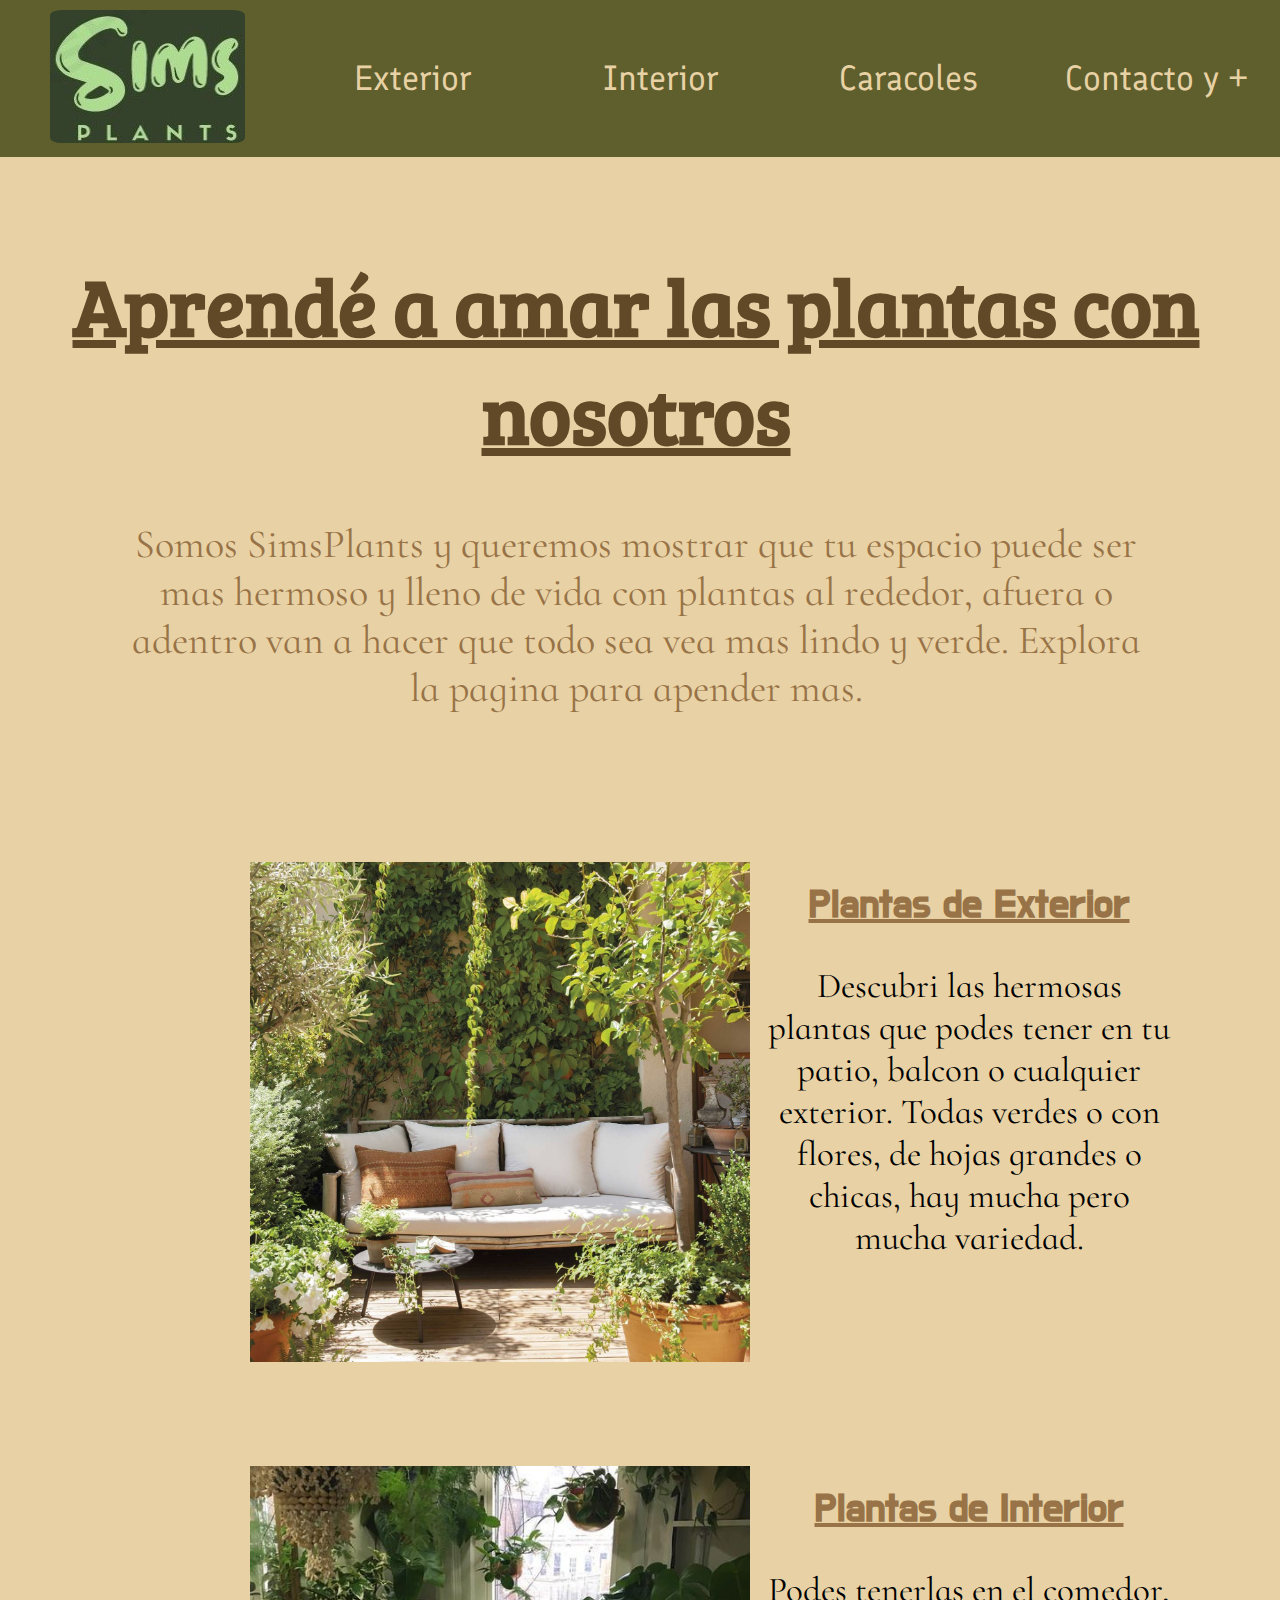
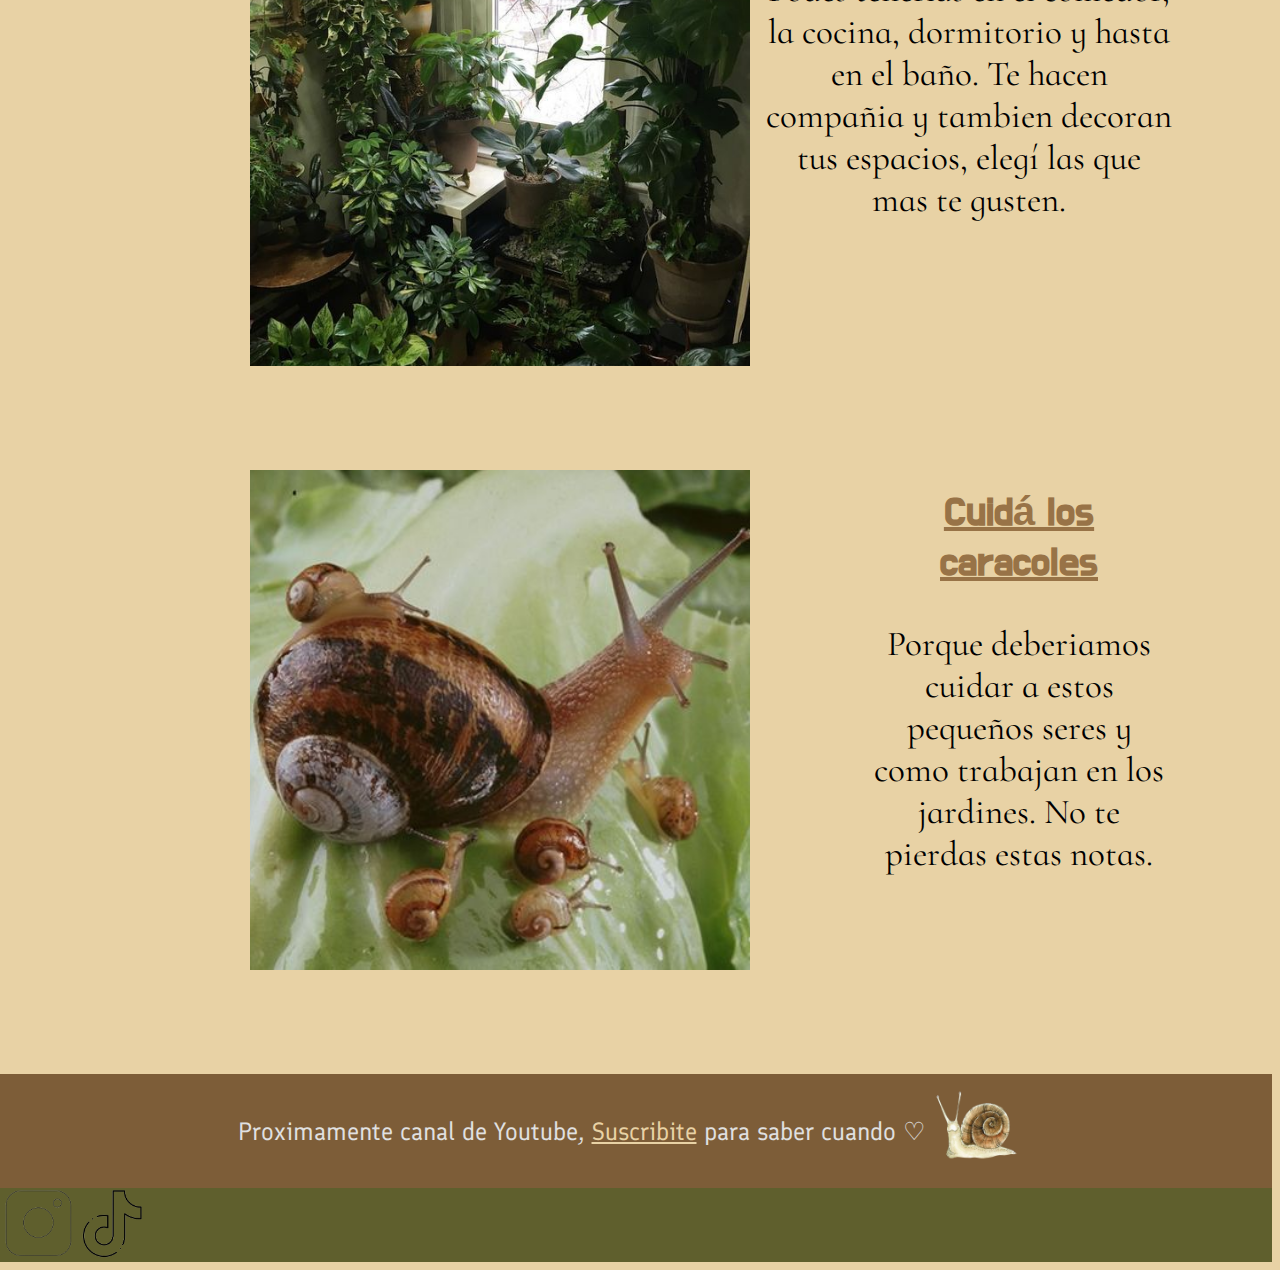
==== commit 0cfe6138: "Color a los enlaces del section2, edit section3 y empece el footer aunque todavia no se como lo voy " ====
--- a/html/index.html
+++ b/html/index.html
@@ -20,7 +20,7 @@
     <header>
         <div class="container-header">
             <ul class="container-nav">
-                <div class="logo"><li><a href="index.html"><img class="logoHeader" src="/img/Otros/caracolSubsIndex.png" alt="Logo"></a></li></div>
+                <div class="logo"><li><a href="index.html"><img class="logoHeader" src="/img/Logo/logoOpcion2.jpg" alt="Logo"></a></li></div>
                 <div class="link1"><li><a class="headerLinks" href="Pagina2.html">Exterior</a></li></div>
                 <div class="link2"><li><a class="headerLinks" href="Pagina3.html">Interior</a></li></div>
                 <div class="link3"><li><a class="headerLinks" href="Pagina4.html">Caracoles</a></li></div>
@@ -30,7 +30,7 @@
     </header>
 
     <main>
-        <section class="section1">
+        <section class="section-1">
             <div class="h1"><h1>Aprendé a amar las plantas con nosotros</h1></div>
             <div class="p-titulo"><p>Somos SimsPlants y queremos mostrar que tu espacio puede ser mas hermoso y lleno de vida con plantas al rededor, afuera o adentro van a hacer que todo sea vea mas lindo y verde. Explora la pagina para apender mas.</p></div>  
         </section>
@@ -39,7 +39,7 @@
             <div class="container-1">
                 <div class="item-1-imgExt"><img class="img-s2" src="/img/PlantaExtIndex/PlantasdeExterior.jpg" alt="Planta de Exterior"></div>
                 <div class="item-1-textoExt">
-                    <h3 class="h3">Plantas de Exterior</h3>
+                    <h3 class="h3"><a class="h3-link" href="Pagina2.html">Plantas de Exterior</a></h3>
                     <p class="p">Descubri las hermosas plantas que podes tener en tu patio, balcon o cualquier exterior. Todas verdes o con flores, de hojas grandes o chicas, hay mucha pero mucha variedad.</p>
                 </div>
             </div>
@@ -47,7 +47,7 @@
             <div class="container-2">
                 <div class="item-2-imgInt"><img class="img-s2" src="/img/PlantaIntIndex/opcion2.jpg" alt="Planta de Interior"></div>
                 <div class="item-2-textoInt">
-                    <h3 class="h3">Plantas de Interior</h3>
+                    <h3 class="h3"><a class="h3-link" href="Pagina3.html">Plantas de Interior</a></h3>
                     <p class="p">Podes tenerlas en el comedor, la cocina, dormitorio y hasta en el baño. Te hacen compañia y tambien decoran tus espacios, elegí las que mas te gusten.</p>
                 </div>
             </div>
@@ -55,24 +55,25 @@
             <div class="container-3">
                 <div class="item-3-imgCar"><img class="img-s2" src="/img/Caracoles/CaracolIndex.jpg" alt="Imagen Caracol"></div>
                 <div class="item-3-imgCar">
-                    <h3 class="h3">Cuida a los caracoles</h3>
+                    <h3 class="h3"><a class="h3-link" href="Pagina4.html">Cuidá los caracoles</a></h3>
                     <p class="p">Porque deberiamos cuidar a estos pequeños seres y como trabajan en los jardines. No te pierdas estas notas.</p>
                 </div>
             </div>
         </section>
 
-        <section>
-            <div>
-                <h3>Proximamente canal de Youtube</h3>
-                <p><a href="Pagina5.html">Suscribite</a> para enterarte cuando</p>
-                <img src="/img/Otros/caracolSubsIndex.png" alt="Mini caracol pegado al texto">
+        <section class="section-3">
+            <div class="container-sec3">
+                <div class="item1-sec3"><p class="p-sec3">Proximamente canal de Youtube, <a class="a-sec3" href="Pagina5.html">Suscribite</a> para saber cuando ♡</p></div>
+                <div class="item2-sec3"><img class="img-sec3" src="/img/Otros/caracolSubsIndex.png" alt="Mini caracol pegado al texto"></div>
             </div>
         </section>
     </main>
 
     <footer>
-        <a href="https://www.instagram.com/"><img src="/img/Otros/logoInstagram.png"></a>
-        <a href="https://www.tiktok.com/es/"><img src="/img/Otros/logoTiktok.png"></a>
+        <div class="footer">
+            <a  href="https://www.instagram.com/"><img class="instagram" src="/img/Otros/logoInstagram.png"></a>
+            <a  href="https://www.tiktok.com/es/"><img class="tiktok" src="/img/Otros/logoTiktok.png"></a>
+        </div>  
     </footer>
 
 </body>
--- a/style/style.css
+++ b/style/style.css
@@ -7,7 +7,7 @@
     background-position: right 155px;
     background-attachment:fixed;
     
-}
+} 
 /* clases del Header */
 .container-header {
     background-color: #5F5F2D;
@@ -52,10 +52,9 @@
     justify-self: center;
 }
 /* Fin Grid */
-img.logoHeader {
-    width: 100px;
-    height: 100px;
-    
+.logoHeader {
+   padding: 10px;
+   border-radius: 10%;
 }
 .headerLinks {
     font-family: 'Finlandica', sans-serif;
@@ -86,7 +85,7 @@
     margin-bottom: 150px;
     color: #987347;  
 }
-.section1 {
+.section-1 {
     margin-top: 250px;
     text-align: center;
 }
@@ -101,12 +100,20 @@
 }
 
 .h3 {
+    text-align: center;
+}
+.h3-link {
     font-family: 'Do Hyeon', sans-serif;
+    font-size: 40px;
     color: #987347;
     text-decoration: underline;
-    text-align: center;
-    font-size: 40px;
-}
+}
+.h3-link:hover {
+    text-decoration: underline;
+    font-size: 45px;
+    color: #614827;
+}
+
 .p {
     font-family: 'Cormorant Infant', serif;
     font-size: 35px;
@@ -158,3 +165,38 @@
     margin-right: 100px;
     align-items: flex-start;
 }
+
+/*Section 3 */
+.section-3 {
+    background-color: #7D5D38;
+    width: 100%; 
+}
+.p-sec3 {
+    font-family: 'Finlandica', sans-serif;
+    font-size: 25px;
+    color: #e0e0e0;
+}
+.a-sec3 {
+    color: #E8D2A5;
+}
+img.img-sec3 {
+    height: 110px;
+}
+
+/*Section 3 Flex */
+.container-sec3 {
+    display: flex;
+    justify-content: center;
+    align-items: center;
+}
+
+/* Footer */
+.footer {
+    background-color: #5F5F2D;
+}
+img.instagram {
+    height: 70px;
+}
+img.tiktok {
+    height: 70px;
+}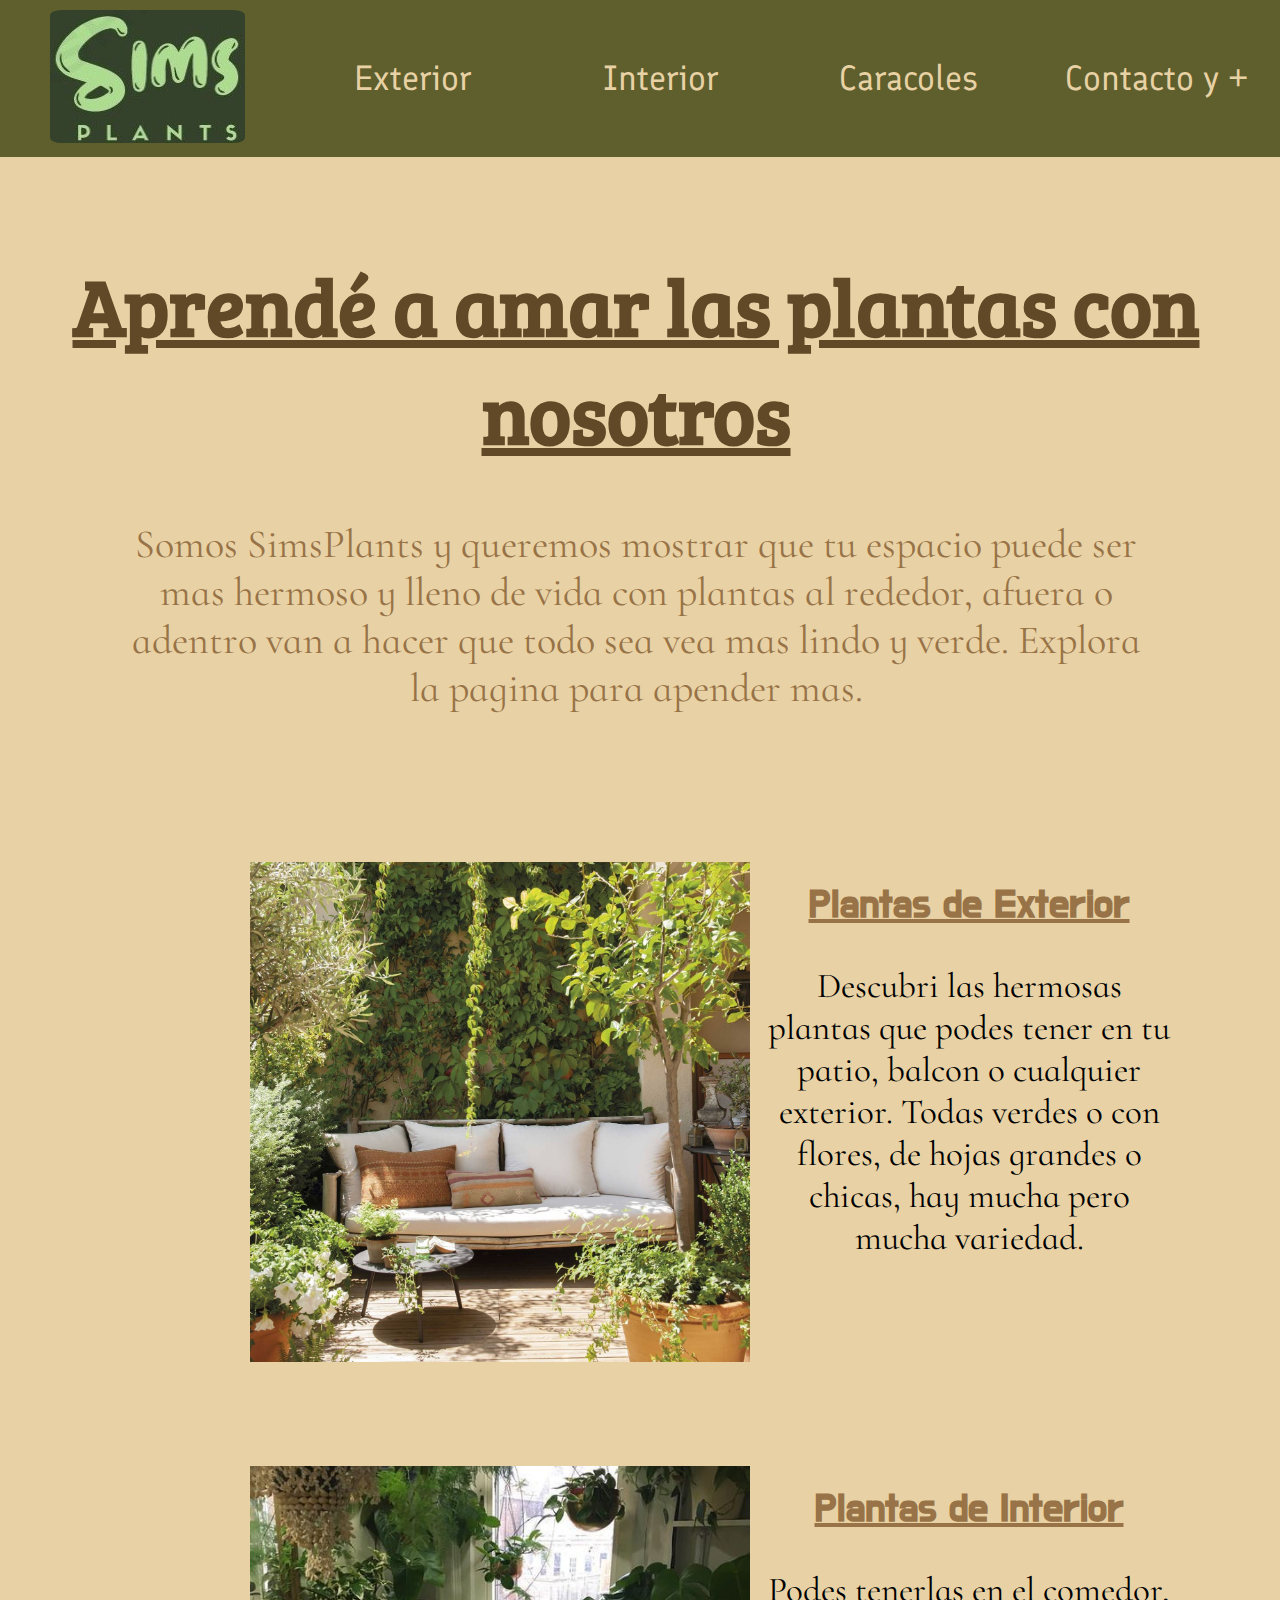
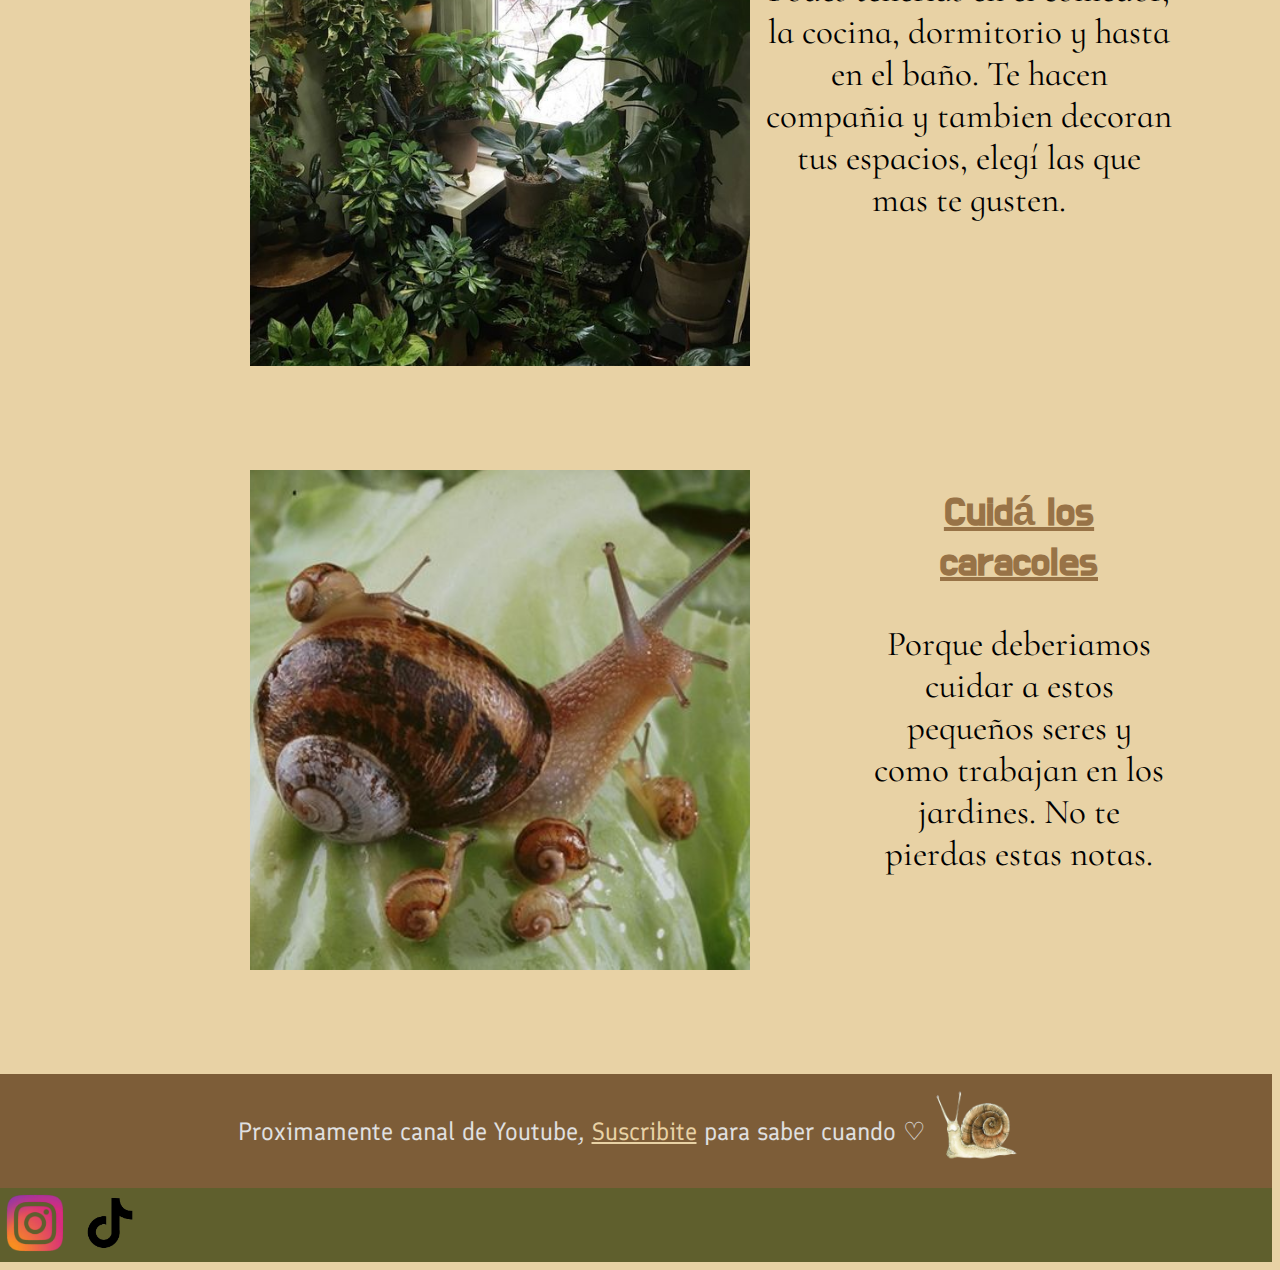
==== commit 90e0473a: "Cambie las imagenes de las redes sociales del footer y elimine los archivos de las anteriores" ====
--- a/html/index.html
+++ b/html/index.html
@@ -71,8 +71,8 @@
 
     <footer>
         <div class="footer">
-            <a  href="https://www.instagram.com/"><img class="instagram" src="/img/Otros/logoInstagram.png"></a>
-            <a  href="https://www.tiktok.com/es/"><img class="tiktok" src="/img/Otros/logoTiktok.png"></a>
+            <a  href="https://www.instagram.com/"><img class="instagram" src="/img/Otros/instasegopc.png"></a>
+            <a  href="https://www.tiktok.com/es/"><img class="tiktok" src="/img/Otros/tiktoksegopc.png"></a>
         </div>  
     </footer>
 
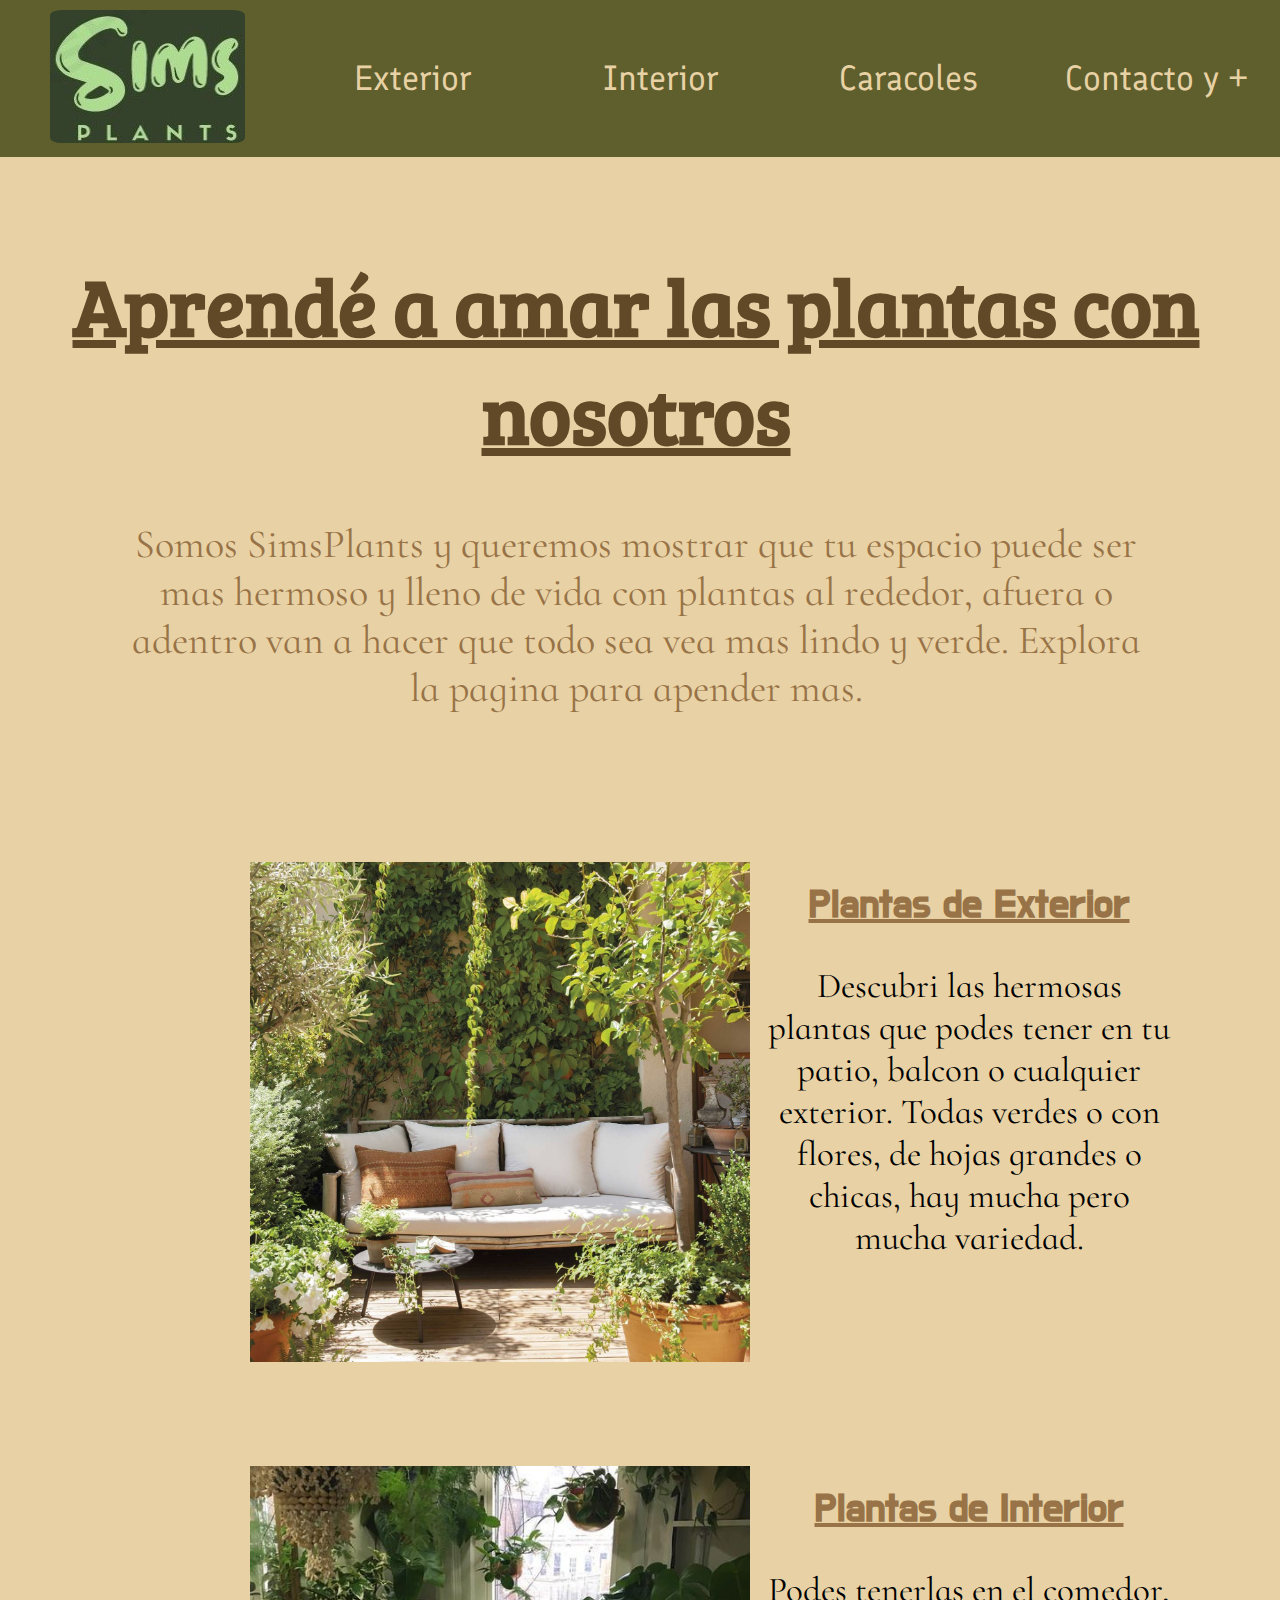
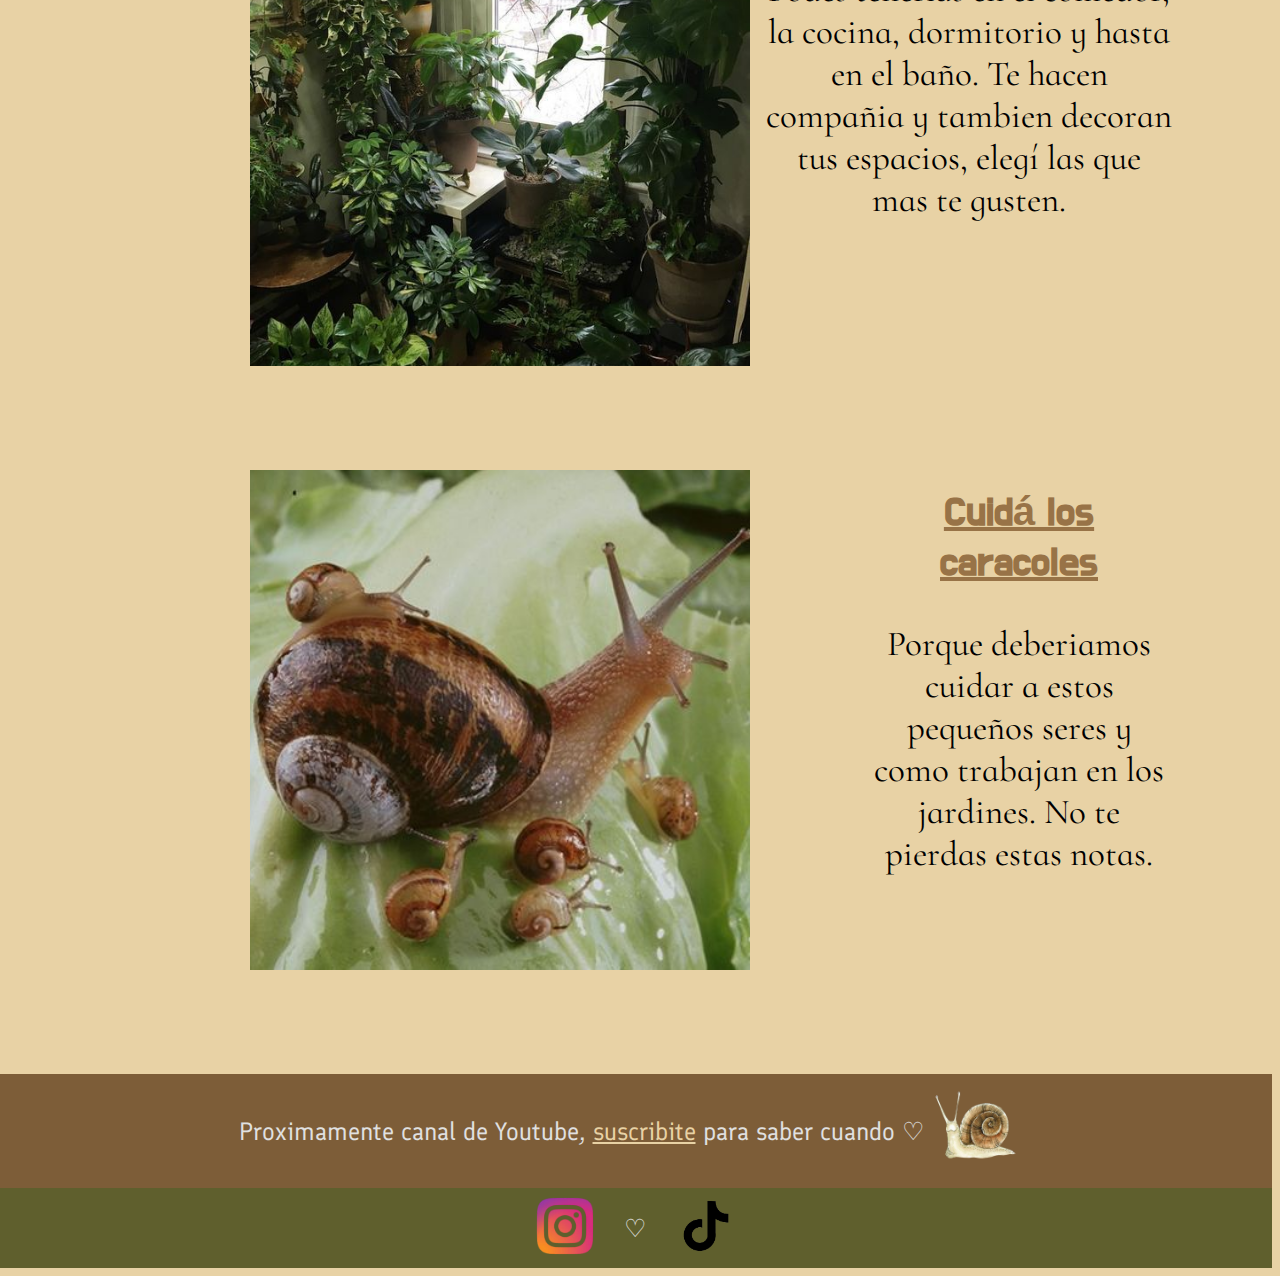
==== commit 566d6c2a: "Trate de acomodar el footer y lo de youtube pero no pude..." ====
--- a/html/index.html
+++ b/html/index.html
@@ -63,16 +63,17 @@
 
         <section class="section-3">
             <div class="container-sec3">
-                <div class="item1-sec3"><p class="p-sec3">Proximamente canal de Youtube, <a class="a-sec3" href="Pagina5.html">Suscribite</a> para saber cuando ♡</p></div>
+                <div class="item1-sec3"><p class="p-sec3">Proximamente canal de Youtube, <a class="a-sec3" href="Pagina5.html">suscribite</a> para saber cuando ♡</p></div>
                 <div class="item2-sec3"><img class="img-sec3" src="/img/Otros/caracolSubsIndex.png" alt="Mini caracol pegado al texto"></div>
             </div>
         </section>
     </main>
 
-    <footer>
-        <div class="footer">
-            <a  href="https://www.instagram.com/"><img class="instagram" src="/img/Otros/instasegopc.png"></a>
-            <a  href="https://www.tiktok.com/es/"><img class="tiktok" src="/img/Otros/tiktoksegopc.png"></a>
+    <footer class="footer">
+        <div class="container-footer">
+            <div><a  href="https://www.instagram.com/"><img class="instagram" src="/img/Otros/instasegopc.png"></a></div>
+            <div><p class="p-sec3">♡</p></div>
+            <div><a  href="https://www.tiktok.com/es/"><img class="tiktok" src="/img/Otros/tiktoksegopc.png"></a></div>
         </div>  
     </footer>
 
--- a/style/style.css
+++ b/style/style.css
@@ -93,7 +93,6 @@
 /*section 2*/
 .img-s2 {
     margin-left: 250px;
-    
     height: 500px;
     width: 500px;
     object-fit: cover;
@@ -199,4 +198,11 @@
 }
 img.tiktok {
     height: 70px;
+}
+/* Flex footer */
+.container-footer {
+    display: flex;
+    justify-content: center;
+    align-items: center;
+    gap: 1.5em;
 }